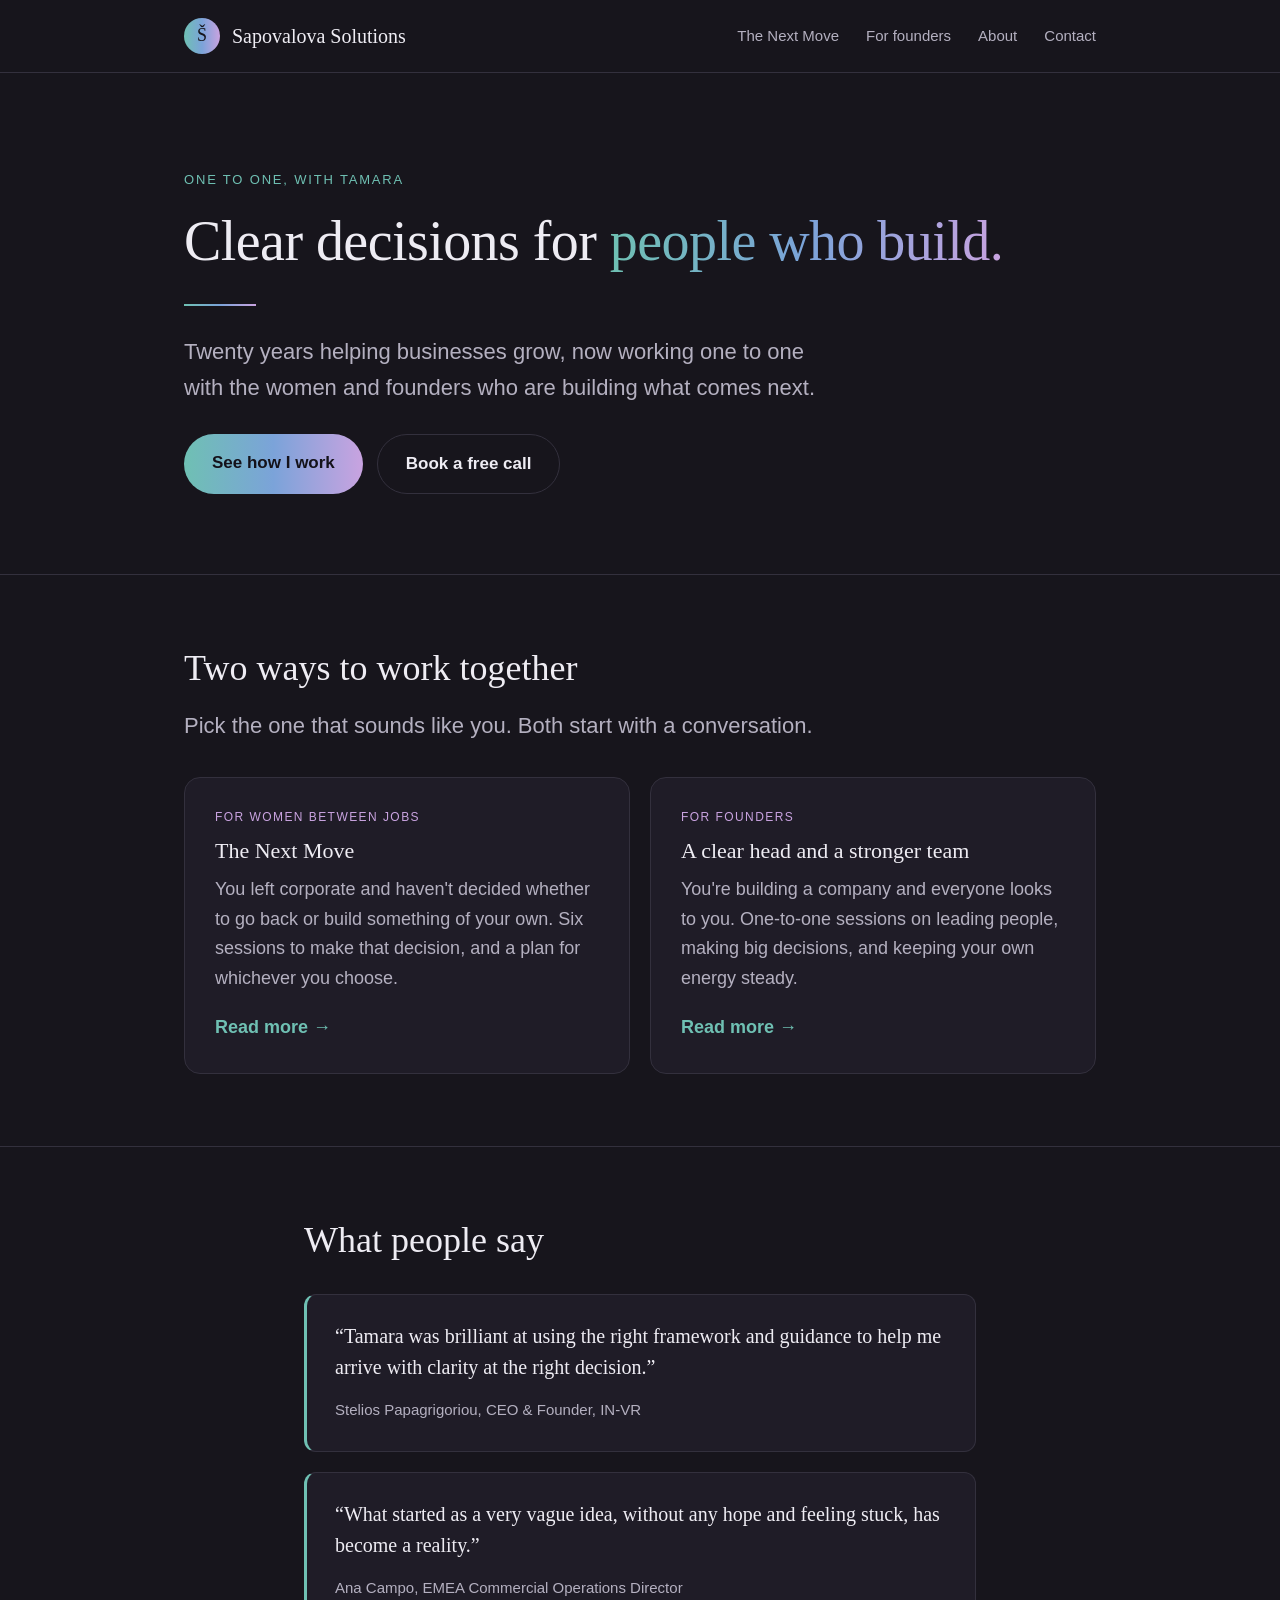
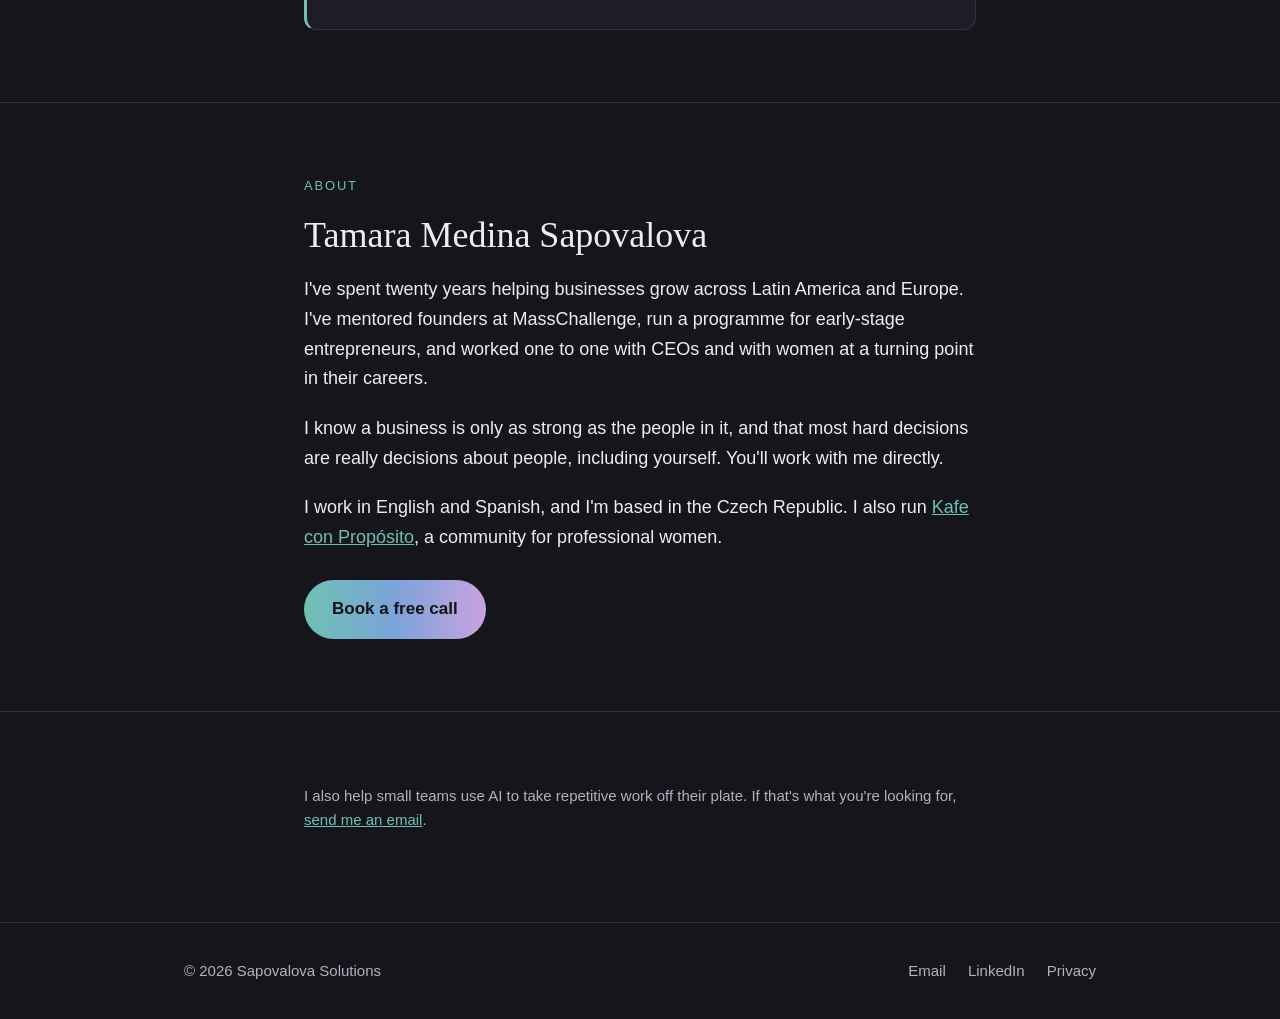
==== index.html @ 48706608 "Restore favicon link and remove 'No juniors' line and translation note Co-Authored-By: Claude Sonnet" ====
<!doctype html>
<html lang="en">
<head>
<meta charset="utf-8">
<meta name="viewport" content="width=device-width, initial-scale=1">
<title>Sapovalova Solutions | Clear decisions for people who build</title>
<meta name="description" content="One-to-one work with Tamara Medina Sapovalova, for women deciding what comes after corporate and for founders building companies and teams.">
<link rel="icon" type="image/png" href="favicon.png">
<link rel="stylesheet" href="style.css">
</head>
<body>

<header class="site">
  <div class="wrap">
    <a class="brand" href="index.html"><span class="mark">Š</span> Sapovalova Solutions</a>
    <nav class="site">
      <a href="coaching.html">The Next Move</a>
      <a href="founders.html">For founders</a>
      <a href="#about">About</a>
      <a href="mailto:tamara@sapovalovasolutions.com">Contact</a>
    </nav>
  </div>
</header>

<main>

<section class="hero">
  <div class="wrap">
    <div class="eyebrow">One to one, with Tamara</div>
    <h1>Clear decisions for <span class="grad-text">people who build.</span></h1>
    <hr class="rule">
    <p class="lede">Twenty years helping businesses grow, now working one to one with the women and founders who are building what comes next.</p>
    <div class="row">
      <a class="btn" href="#work">See how I work</a>
      <a class="btn ghost" href="https://cal.com/tamara-medina/discovery-session">Book a free call</a>
    </div>
  </div>
</section>

<section id="work">
  <div class="wrap">
    <h2>Two ways to work together</h2>
    <p class="lede">Pick the one that sounds like you. Both start with a conversation.</p>
    <div class="cards">
      <div class="card">
        <div class="tag">For women between jobs</div>
        <h3>The Next Move</h3>
        <p>You left corporate and haven't decided whether to go back or build something of your own. Six sessions to make that decision, and a plan for whichever you choose.</p>
        <a class="more" href="coaching.html">Read more →</a>
      </div>
      <div class="card">
        <div class="tag">For founders</div>
        <h3>A clear head and a stronger team</h3>
        <p>You're building a company and everyone looks to you. One-to-one sessions on leading people, making big decisions, and keeping your own energy steady.</p>
        <a class="more" href="founders.html">Read more →</a>
      </div>
    </div>
  </div>
</section>

<section>
  <div class="narrow">
    <h2>What people say</h2>
    <div class="quotes">
      <blockquote>
        <p>“Tamara was brilliant at using the right framework and guidance to help me arrive with clarity at the right decision.”</p>
        <cite>Stelios Papagrigoriou, CEO &amp; Founder, IN-VR</cite>
      </blockquote>
      <blockquote>
        <p>“What started as a very vague idea, without any hope and feeling stuck, has become a reality.”</p>
        <cite>Ana Campo, EMEA Commercial Operations Director</cite>
      </blockquote>
    </div>
  </div>
</section>

<section id="about">
  <div class="narrow">
    <div class="eyebrow">About</div>
    <h2>Tamara Medina Sapovalova</h2>
    <p>I've spent twenty years helping businesses grow across Latin America and Europe. I've mentored founders at MassChallenge, run a programme for early-stage entrepreneurs, and worked one to one with CEOs and with women at a turning point in their careers.</p>
    <p>I know a business is only as strong as the people in it, and that most hard decisions are really decisions about people, including yourself. You'll work with me directly.</p>
    <p>I work in English and Spanish, and I'm based in the Czech Republic. I also run <a href="https://kafeconproposito.com/en/">Kafe con Propósito</a>, a community for professional women.</p>
    <div class="row">
      <a class="btn" href="https://cal.com/tamara-medina/discovery-session">Book a free call</a>
    </div>
  </div>
</section>

<section>
  <div class="narrow">
    <p class="small">I also help small teams use AI to take repetitive work off their plate. If that's what you're looking for, <a href="mailto:tamara@sapovalovasolutions.com?subject=AI%20help">send me an email</a>.</p>
  </div>
</section>

</main>

<footer class="site">
  <div class="wrap">
    <div>© 2026 Sapovalova Solutions</div>
    <div>
      <a href="mailto:tamara@sapovalovasolutions.com">Email</a>
      <a href="https://www.linkedin.com/in/tamaramedinasapovalova/">LinkedIn</a>
      <a href="privacy.html">Privacy</a>
    </div>
  </div>
</footer>

</body>
</html>
---- style.css ----
:root{
  --bg:#17151c;
  --bg2:#1f1c27;
  --text:#eeecf3;
  --muted:#b4b0c0;
  --line:#33303d;
  --teal:#6fc0b3;
  --blue:#7ba3d9;
  --lilac:#c9a3e0;
  --grad:linear-gradient(90deg,#6fc0b3,#7ba3d9,#c9a3e0);
  --serif:"Iowan Old Style","Palatino Linotype",Palatino,Georgia,serif;
  --sans:-apple-system,BlinkMacSystemFont,"Segoe UI",Roboto,Helvetica,Arial,sans-serif;
}
*{box-sizing:border-box}
html{scroll-behavior:smooth}
body{margin:0;background:var(--bg);color:var(--text);font-family:var(--sans);font-size:18px;line-height:1.65;-webkit-font-smoothing:antialiased}
a{color:var(--teal)}
.wrap{max-width:960px;margin:0 auto;padding:0 24px}
.narrow{max-width:720px;margin:0 auto;padding:0 24px}

/* header */
header.site{border-bottom:1px solid var(--line)}
header.site .wrap{display:flex;align-items:center;justify-content:space-between;gap:16px;padding-top:18px;padding-bottom:18px;flex-wrap:wrap}
.brand{display:flex;align-items:center;gap:12px;text-decoration:none;color:var(--text);font-family:var(--serif);font-size:20px}
.mark{width:36px;height:36px;border-radius:50%;display:grid;place-items:center;font-family:var(--serif);font-size:18px;color:var(--bg);background:var(--grad)}
nav.site a{color:var(--muted);text-decoration:none;font-size:15px;margin-left:22px}
nav.site a:hover{color:var(--text)}

/* type */
h1,h2,h3{font-family:var(--serif);font-weight:500;line-height:1.2;margin:0 0 .5em}
h1{font-size:clamp(34px,6vw,56px);letter-spacing:-.01em}
h2{font-size:clamp(26px,4vw,36px)}
h3{font-size:22px}
p{margin:0 0 1.1em}
.eyebrow{font-size:13px;letter-spacing:.14em;text-transform:uppercase;color:var(--teal);margin-bottom:18px}
.lede{font-size:clamp(19px,2.4vw,22px);color:var(--muted);max-width:640px}
.grad-text{background:var(--grad);-webkit-background-clip:text;background-clip:text;color:transparent}
.rule{height:2px;width:72px;background:var(--grad);border:0;margin:0 0 28px}

section{padding:72px 0;border-bottom:1px solid var(--line)}
section.hero{padding:96px 0 80px}
section:last-of-type{border-bottom:0}

/* buttons */
.btn{display:inline-block;padding:15px 28px;border-radius:999px;background:var(--grad);color:#14121a;font-weight:600;text-decoration:none;font-size:17px}
.btn:hover{filter:brightness(1.08)}
.btn.ghost{background:transparent;color:var(--text);border:1px solid var(--line)}
.btn.ghost:hover{border-color:var(--teal)}
.row{display:flex;gap:14px;flex-wrap:wrap;margin-top:28px}

/* cards */
.cards{display:grid;grid-template-columns:repeat(auto-fit,minmax(280px,1fr));gap:20px;margin-top:32px}
.card{background:var(--bg2);border:1px solid var(--line);border-radius:16px;padding:30px}
.card .tag{font-size:12px;letter-spacing:.12em;text-transform:uppercase;color:var(--lilac);margin-bottom:10px}
.card p{color:var(--muted)}
.card a.more{color:var(--teal);text-decoration:none;font-weight:600}

ul.plain{list-style:none;padding:0;margin:0 0 1.2em}
ul.plain li{padding:10px 0 10px 28px;position:relative;border-bottom:1px solid var(--line)}
ul.plain li:last-child{border-bottom:0}
ul.plain li::before{content:"";position:absolute;left:0;top:20px;width:12px;height:2px;background:var(--grad)}

.steps{display:grid;gap:18px;margin-top:28px}
.step{display:grid;grid-template-columns:auto 1fr;gap:20px;align-items:start;padding:22px 0;border-top:1px solid var(--line)}
.step .n{font-family:var(--serif);font-size:15px;color:var(--teal);min-width:150px}
.step h3{margin-bottom:.25em;font-size:20px}
.step p{margin:0;color:var(--muted)}
@media(max-width:600px){.step{grid-template-columns:1fr;gap:6px}.step .n{min-width:0}}

blockquote{margin:0;padding:26px 28px;background:var(--bg2);border:1px solid var(--line);border-left:3px solid var(--teal);border-radius:12px}
blockquote p{font-family:var(--serif);font-size:20px;line-height:1.55;margin-bottom:12px}
blockquote cite{font-style:normal;font-size:15px;color:var(--muted)}
.quotes{display:grid;gap:20px;margin-top:32px}

.price{font-family:var(--serif);font-size:24px;margin:26px 0 0}
.small{font-size:15px;color:var(--muted)}

footer.site{padding:36px 0;border-top:1px solid var(--line);color:var(--muted);font-size:15px}
footer.site .wrap{display:flex;justify-content:space-between;gap:16px;flex-wrap:wrap}
footer.site a{color:var(--muted);margin-left:18px;text-decoration:none}
footer.site a:first-child{margin-left:0}
footer.site a:hover{color:var(--text)}
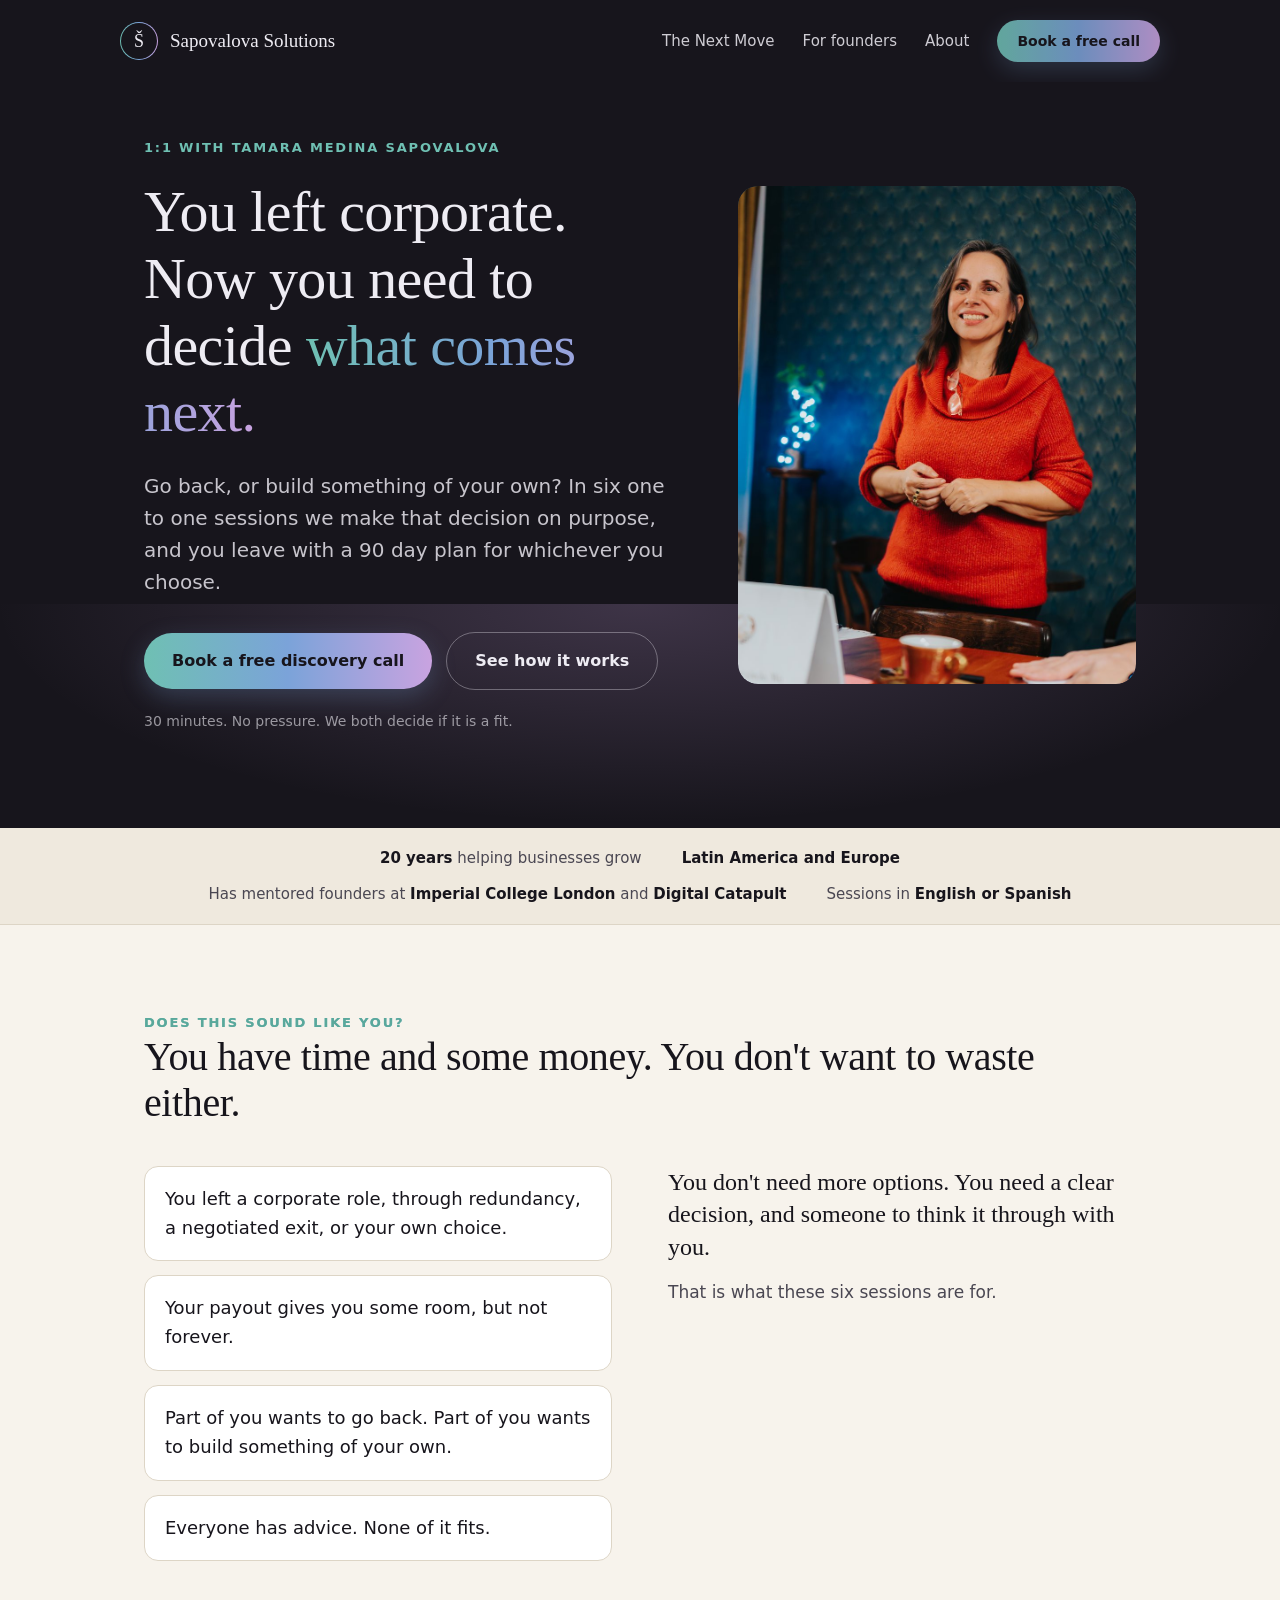
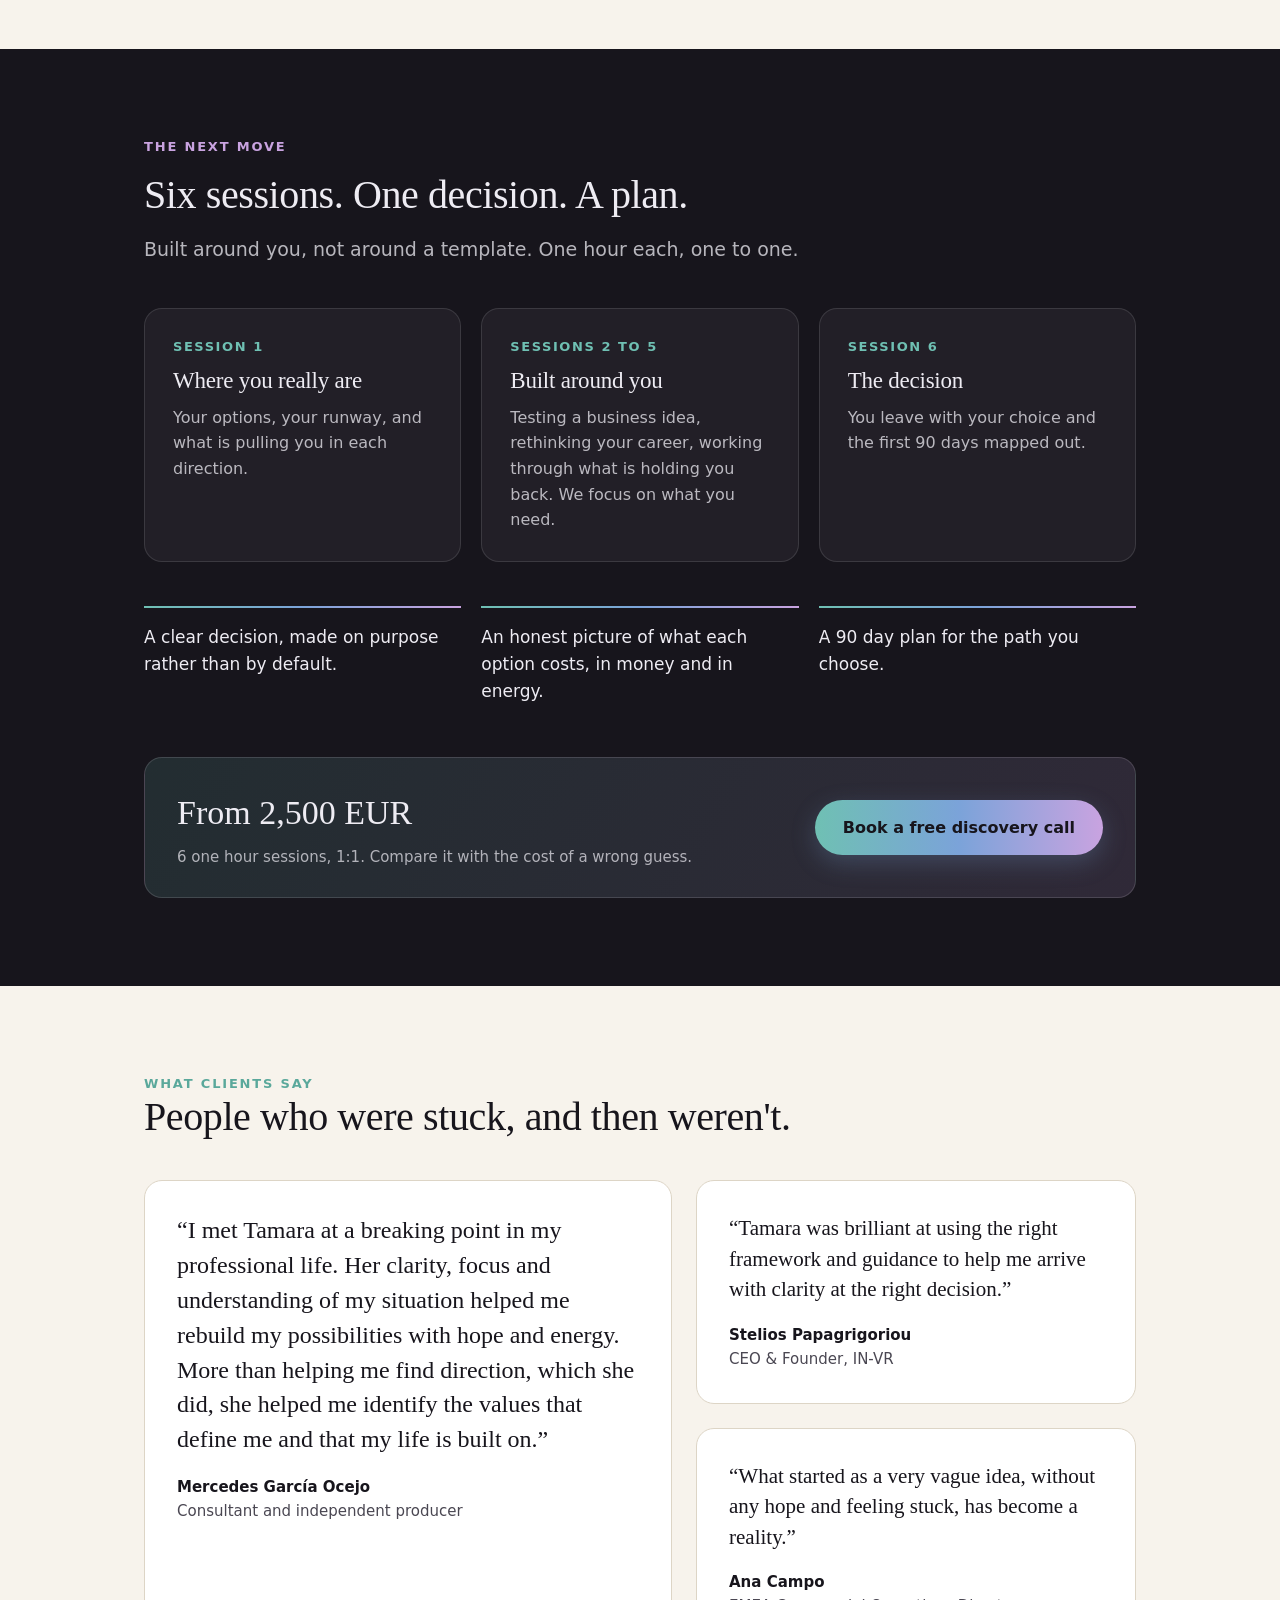
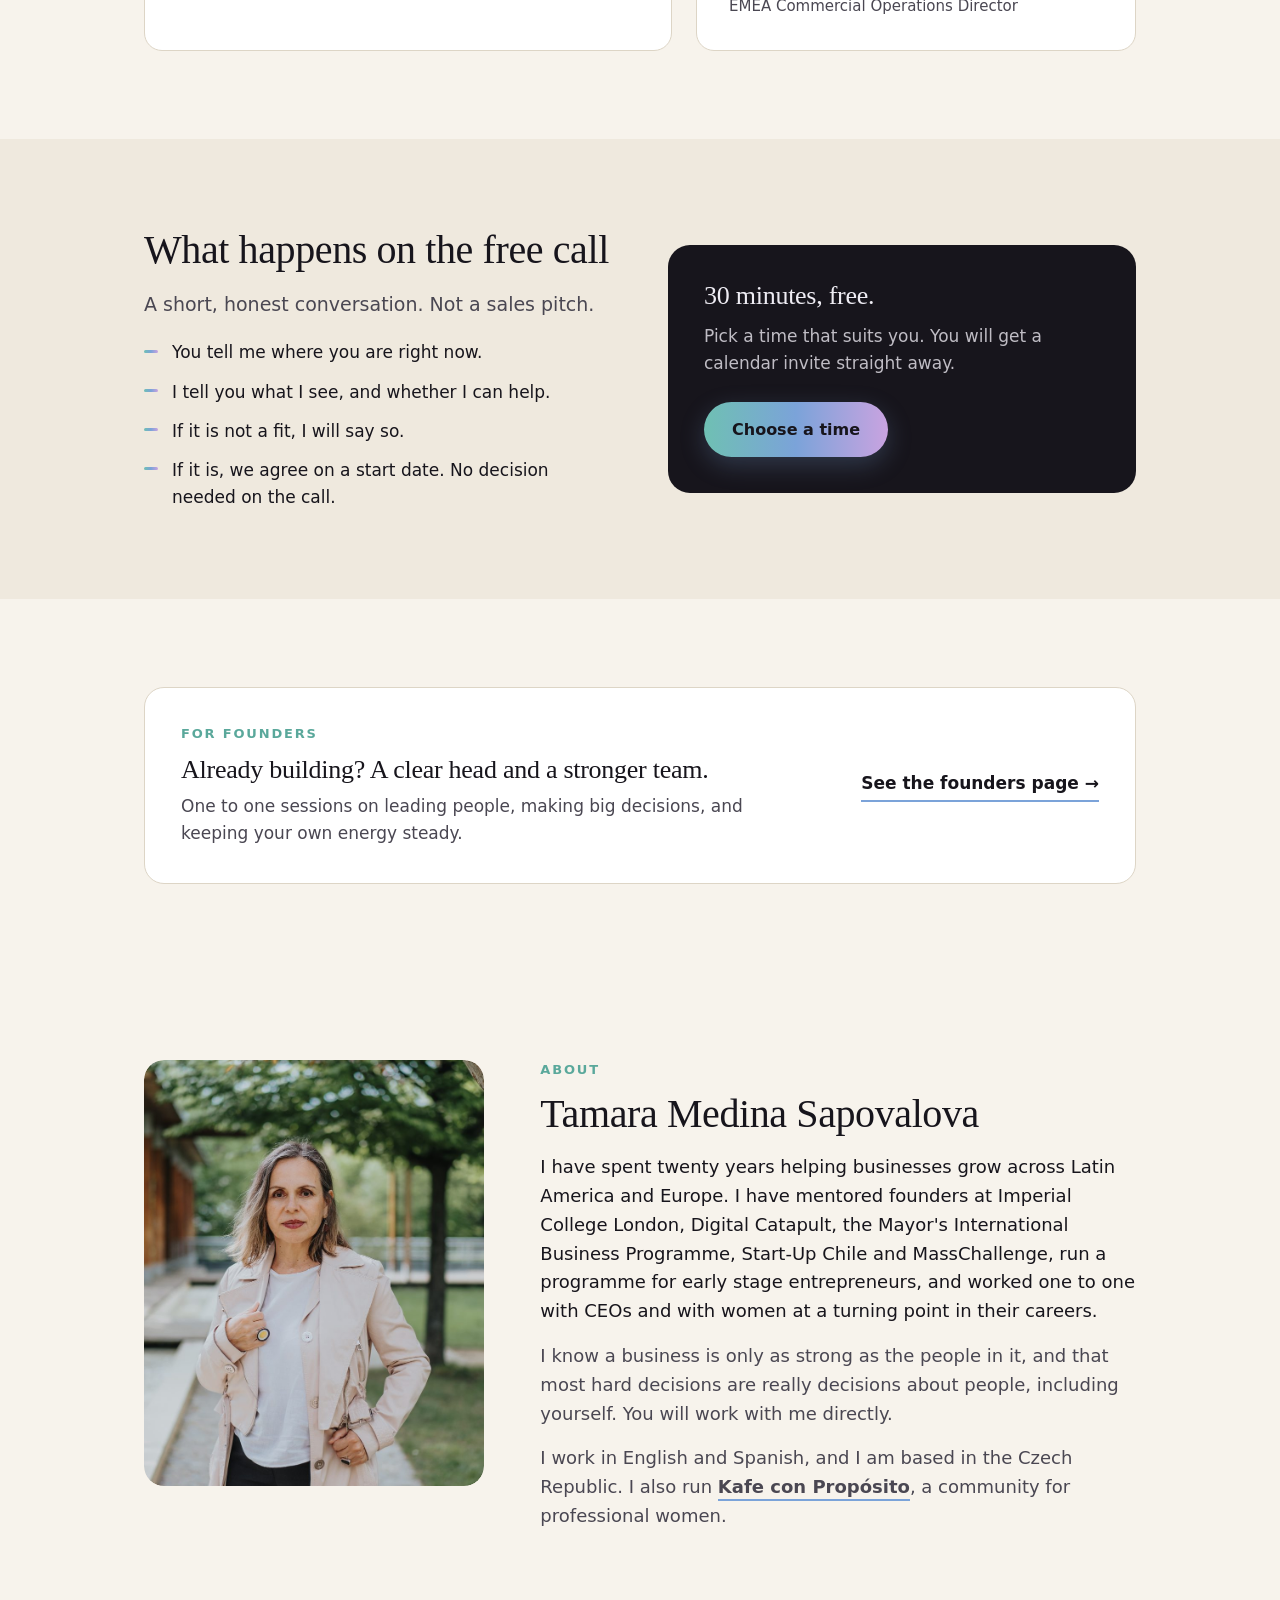
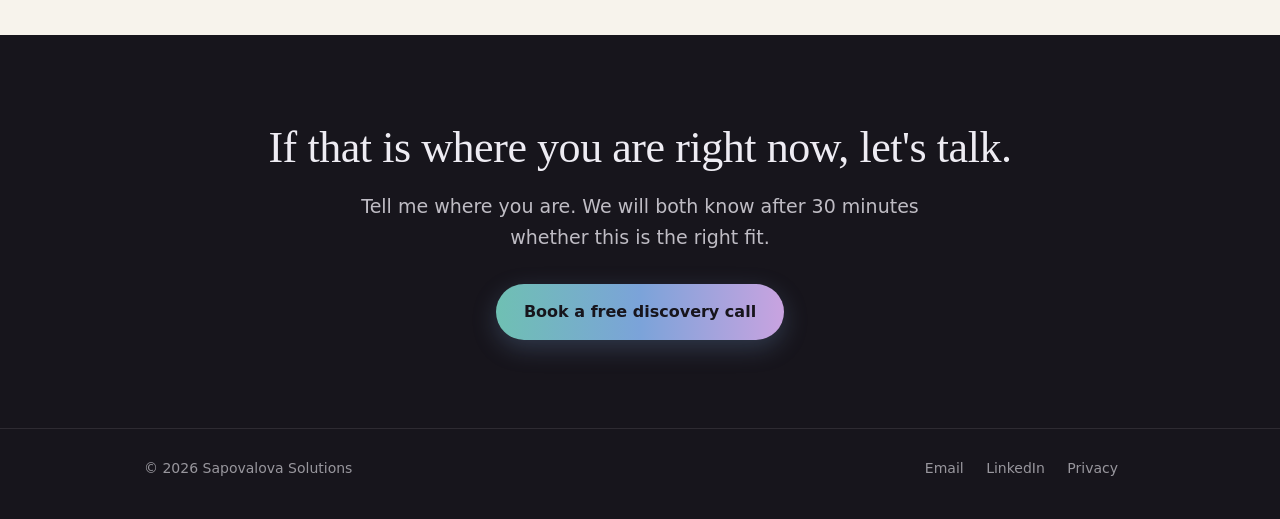
==== commit de9aacb7: "Use updated homepage and coaching redirect Co-Authored-By: Claude Sonnet 5 <noreply@anthropic.com>" ====
--- a/index.html
+++ b/index.html
@@ -3,108 +3,353 @@
 <head>
 <meta charset="utf-8">
 <meta name="viewport" content="width=device-width, initial-scale=1">
-<title>Sapovalova Solutions | Clear decisions for people who build</title>
-<meta name="description" content="One-to-one work with Tamara Medina Sapovalova, for women deciding what comes after corporate and for founders building companies and teams.">
+<title>Sapovalova Solutions | Left corporate? Decide what's next.</title>
 <link rel="icon" type="image/png" href="favicon.png">
-<link rel="stylesheet" href="style.css">
+
+<meta name="description" content="One to one work with Tamara Medina Sapovalova. Six sessions to decide whether to go back to corporate or build your own thing, and a 90 day plan for whichever you choose.">
+<style>
+  :root{
+    --ink:#17151c;
+    --ink-soft:#4a4752;
+    --paper:#f7f3ec;
+    --paper-2:#efe9de;
+    --line:#ddd5c6;
+    --white:#eeecf3;
+    --teal:#6fc0b3;
+    --blue:#7ba3d9;
+    --lilac:#c9a3e0;
+    --grad:linear-gradient(90deg,#6fc0b3,#7ba3d9,#c9a3e0);
+    --serif:"Iowan Old Style","Palatino Linotype",Palatino,Georgia,serif;
+    --sans:system-ui,-apple-system,"Segoe UI",Roboto,Helvetica,Arial,sans-serif;
+  }
+  *{box-sizing:border-box;margin:0;padding:0}
+  html{scroll-behavior:smooth}
+  body{font-family:var(--sans);color:var(--ink);background:var(--paper);line-height:1.6;font-size:17px;-webkit-font-smoothing:antialiased}
+  a{color:inherit}
+  .wrap{max-width:1040px;margin:0 auto;padding:0 24px}
+  h1,h2,h3{font-family:var(--serif);font-weight:500;line-height:1.15;letter-spacing:-.01em}
+  .eyebrow{font-size:13px;letter-spacing:.14em;text-transform:uppercase;font-weight:600}
+  .grad-text{background:var(--grad);-webkit-background-clip:text;background-clip:text;color:transparent}
+
+  /* buttons */
+  .btn{display:inline-block;padding:15px 28px;border-radius:999px;text-decoration:none;font-weight:600;font-size:16px;transition:transform .15s ease, box-shadow .15s ease}
+  .btn:hover{transform:translateY(-2px)}
+  .btn-primary{background:var(--grad);color:var(--ink);box-shadow:0 8px 24px rgba(123,163,217,.25)}
+  .btn-ghost{border:1px solid rgba(238,236,243,.35);color:var(--white)}
+  .btn-dark{background:var(--ink);color:var(--white)}
+  .btn:focus-visible,a:focus-visible{outline:3px solid var(--blue);outline-offset:3px}
+
+  /* nav */
+  header.top{background:var(--ink);color:var(--white)}
+  .nav{display:flex;align-items:center;justify-content:space-between;padding:20px 0}
+  .brand{display:flex;align-items:center;gap:12px;text-decoration:none;font-family:var(--serif);font-size:19px}
+  .mono{width:38px;height:38px;border-radius:50%;display:grid;place-items:center;background:var(--ink);border:1.5px solid transparent;background-image:linear-gradient(var(--ink),var(--ink)),var(--grad);background-origin:border-box;background-clip:padding-box,border-box;font-family:var(--serif);font-size:18px}
+  .nav ul{display:flex;gap:28px;list-style:none;align-items:center;font-size:15px}
+  .nav ul a{text-decoration:none;opacity:.85}
+  .nav ul a:hover{opacity:1}
+  .nav .btn{padding:10px 20px;font-size:14px}
+
+  /* hero */
+  .hero{background:var(--ink);color:var(--white);padding:56px 0 96px;position:relative;overflow:hidden}
+  .hero::before{content:"";position:absolute;inset:auto -10% -40% -10%;height:70%;background:radial-gradient(60% 60% at 50% 0%,rgba(201,163,224,.22),transparent 70%);pointer-events:none}
+  .hero .grid{display:grid;grid-template-columns:1.35fr 1fr;gap:56px;align-items:center;position:relative}
+  .hero .eyebrow{color:var(--teal);margin-bottom:20px}
+  .hero h1{font-size:clamp(36px,5.2vw,58px);margin-bottom:24px}
+  .hero p.lead{font-size:20px;color:rgba(238,236,243,.82);max-width:34em;margin-bottom:34px}
+  .hero .actions{display:flex;flex-wrap:wrap;gap:14px;align-items:center}
+  .hero .reassure{margin-top:20px;font-size:14px;color:rgba(238,236,243,.6)}
+  .portrait{aspect-ratio:4/5;border-radius:20px;background:linear-gradient(160deg,rgba(111,192,179,.25),rgba(201,163,224,.25));overflow:hidden}
+
+  .portrait img{width:100%;height:100%;object-fit:cover;display:block;border-radius:20px}
+
+  /* trust bar */
+  .trust{background:var(--paper-2);border-bottom:1px solid var(--line)}
+  .trust .wrap{display:flex;flex-wrap:wrap;gap:12px 40px;justify-content:center;padding:18px 24px;font-size:15px;color:var(--ink-soft)}
+  .trust strong{color:var(--ink)}
+
+  section{padding:88px 0}
+  section h2{font-size:clamp(28px,3.6vw,40px);margin-bottom:16px}
+  .sub{color:var(--ink-soft);font-size:19px;max-width:36em}
+
+  /* mirror */
+  .mirror .cols{display:grid;grid-template-columns:1fr 1fr;gap:56px;margin-top:40px;align-items:start}
+  .mirror ul{list-style:none;display:grid;gap:14px}
+  .mirror li{padding:18px 20px;background:#fff;border:1px solid var(--line);border-radius:14px;font-size:18px}
+  .mirror .after{font-family:var(--serif);font-size:24px;line-height:1.35}
+  .mirror .after span{display:block;margin-top:18px;font-family:var(--sans);font-size:17px;color:var(--ink-soft)}
+
+  /* offer */
+  .offer{background:var(--ink);color:var(--white)}
+  .offer .eyebrow{color:var(--lilac);margin-bottom:14px}
+  .offer .sub{color:rgba(238,236,243,.75)}
+  .steps{display:grid;grid-template-columns:repeat(3,1fr);gap:20px;margin-top:44px}
+  .step{padding:28px;border-radius:18px;background:rgba(238,236,243,.05);border:1px solid rgba(238,236,243,.12)}
+  .step .n{font-size:13px;letter-spacing:.12em;text-transform:uppercase;color:var(--teal);margin-bottom:10px;font-weight:600}
+  .step h3{font-size:23px;margin-bottom:10px}
+  .step p{color:rgba(238,236,243,.75);font-size:16px}
+  .leave{margin-top:44px;display:grid;grid-template-columns:repeat(3,1fr);gap:20px}
+  .leave div{padding-top:16px;border-top:2px solid transparent;border-image:var(--grad) 1;font-size:17px}
+  .pricebox{margin-top:52px;display:flex;flex-wrap:wrap;gap:24px;align-items:center;justify-content:space-between;padding:28px 32px;border-radius:18px;background:linear-gradient(120deg,rgba(111,192,179,.14),rgba(201,163,224,.14));border:1px solid rgba(238,236,243,.15)}
+  .pricebox .p{font-family:var(--serif);font-size:34px}
+  .pricebox small{display:block;font-family:var(--sans);font-size:15px;color:rgba(238,236,243,.7);margin-top:4px}
+
+  /* proof */
+  .quotes{display:grid;grid-template-columns:1.2fr 1fr;gap:24px;margin-top:40px}
+  .quote{background:#fff;border:1px solid var(--line);border-radius:18px;padding:32px}
+  .quote.big{grid-row:span 2}
+  .quote blockquote{font-family:var(--serif);font-size:21px;line-height:1.45}
+  .quote.big blockquote{font-size:24px}
+  .quote cite{display:block;margin-top:18px;font-style:normal;font-size:15px;color:var(--ink-soft)}
+  .quote cite strong{color:var(--ink)}
+
+  /* process of call */
+  .call{background:var(--paper-2)}
+  .call .cols{display:grid;grid-template-columns:1fr 1fr;gap:56px;align-items:center}
+  .call ul{list-style:none;display:grid;gap:12px;margin-top:20px}
+  .call li{padding-left:28px;position:relative}
+  .call li::before{content:"";position:absolute;left:0;top:.6em;width:14px;height:3px;border-radius:2px;background:var(--grad)}
+  .callcard{background:var(--ink);color:var(--white);border-radius:22px;padding:36px}
+  .callcard h3{font-size:26px;margin-bottom:12px}
+  .callcard p{color:rgba(238,236,243,.78);margin-bottom:24px}
+
+  /* founders */
+  .founders .box{display:flex;flex-wrap:wrap;gap:24px;justify-content:space-between;align-items:center;border:1px solid var(--line);border-radius:20px;padding:36px;background:#fff}
+  .founders h3{font-size:26px;margin-bottom:8px}
+  .founders p{color:var(--ink-soft);max-width:34em}
+  .link{font-weight:600;text-decoration:none;border-bottom:2px solid var(--blue);padding-bottom:2px}
+
+  /* about */
+  .about .cols{display:grid;grid-template-columns:.8fr 1.4fr;gap:56px;align-items:start}
+  .about .portrait{background:var(--paper-2)}
+  .about p{margin-bottom:16px;color:var(--ink-soft);font-size:18px}
+  .about p:first-of-type{color:var(--ink)}
+
+  /* final */
+  .final{background:var(--ink);color:var(--white);text-align:center}
+  .final h2{font-size:clamp(30px,4vw,44px);max-width:18em;margin:0 auto 18px}
+  .final p{color:rgba(238,236,243,.78);max-width:32em;margin:0 auto 32px;font-size:19px}
+
+  footer{background:var(--ink);color:rgba(238,236,243,.6);padding:28px 0 40px;font-size:14px;border-top:1px solid rgba(238,236,243,.1)}
+  footer .wrap{display:flex;flex-wrap:wrap;gap:12px 28px;justify-content:space-between}
+  footer a{text-decoration:none;margin-right:18px}
+  footer a:hover{color:var(--white)}
+
+  /* sticky mobile CTA */
+  .sticky{display:none}
+
+  @media (max-width:860px){
+    body{font-size:16px}
+    section{padding:64px 0}
+    .nav ul li:not(:last-child){display:none}
+    .hero{padding:32px 0 64px}
+    .hero .grid,.mirror .cols,.call .cols,.about .cols,.quotes{grid-template-columns:1fr}
+    .hero .portrait{display:none}
+    .steps,.leave{grid-template-columns:1fr}
+    .quote.big{grid-row:auto}
+    .sticky{display:block;position:fixed;left:0;right:0;bottom:0;z-index:10;padding:12px 16px;background:rgba(23,21,28,.96);border-top:1px solid rgba(238,236,243,.12)}
+    .sticky .btn{display:block;text-align:center;padding:14px}
+    footer{padding-bottom:90px}
+  }
+  @media (prefers-reduced-motion:reduce){html{scroll-behavior:auto}.btn{transition:none}}
+</style>
 </head>
 <body>
 
-<header class="site">
-  <div class="wrap">
-    <a class="brand" href="index.html"><span class="mark">Š</span> Sapovalova Solutions</a>
-    <nav class="site">
-      <a href="coaching.html">The Next Move</a>
-      <a href="founders.html">For founders</a>
-      <a href="#about">About</a>
-      <a href="mailto:tamara@sapovalovasolutions.com">Contact</a>
-    </nav>
+<header class="top">
+  <div class="wrap nav">
+    <a class="brand" href="#"><span class="mono" aria-hidden="true">Š</span>Sapovalova Solutions</a>
+    <ul>
+      <li><a href="#the-next-move">The Next Move</a></li>
+      <li><a href="#founders">For founders</a></li>
+      <li><a href="#about">About</a></li>
+      <li><a class="btn btn-primary" href="https://cal.com/tamara-medina/30min">Book a free call</a></li>
+    </ul>
   </div>
 </header>
 
-<main>
-
-<section class="hero">
-  <div class="wrap">
-    <div class="eyebrow">One to one, with Tamara</div>
-    <h1>Clear decisions for <span class="grad-text">people who build.</span></h1>
-    <hr class="rule">
-    <p class="lede">Twenty years helping businesses grow, now working one to one with the women and founders who are building what comes next.</p>
-    <div class="row">
-      <a class="btn" href="#work">See how I work</a>
-      <a class="btn ghost" href="https://cal.com/tamara-medina/discovery-session">Book a free call</a>
-    </div>
-  </div>
-</section>
-
-<section id="work">
-  <div class="wrap">
-    <h2>Two ways to work together</h2>
-    <p class="lede">Pick the one that sounds like you. Both start with a conversation.</p>
-    <div class="cards">
-      <div class="card">
-        <div class="tag">For women between jobs</div>
-        <h3>The Next Move</h3>
-        <p>You left corporate and haven't decided whether to go back or build something of your own. Six sessions to make that decision, and a plan for whichever you choose.</p>
-        <a class="more" href="coaching.html">Read more →</a>
-      </div>
-      <div class="card">
-        <div class="tag">For founders</div>
-        <h3>A clear head and a stronger team</h3>
-        <p>You're building a company and everyone looks to you. One-to-one sessions on leading people, making big decisions, and keeping your own energy steady.</p>
-        <a class="more" href="founders.html">Read more →</a>
-      </div>
-    </div>
-  </div>
-</section>
-
-<section>
-  <div class="narrow">
-    <h2>What people say</h2>
+<!-- HERO -->
+<div class="hero">
+  <div class="wrap grid">
+    <div>
+      <div class="eyebrow">1:1 with Tamara Medina Sapovalova</div>
+      <h1>You left corporate. Now you need to decide <span class="grad-text">what comes next.</span></h1>
+      <p class="lead">Go back, or build something of your own? In six one to one sessions we make that decision on purpose, and you leave with a 90 day plan for whichever you choose.</p>
+      <div class="actions">
+        <a class="btn btn-primary" href="https://cal.com/tamara-medina/30min">Book a free discovery call</a>
+        <a class="btn btn-ghost" href="#the-next-move">See how it works</a>
+      </div>
+      <p class="reassure">30 minutes. No pressure. We both decide if it is a fit.</p>
+    </div>
+    <div class="portrait">
+      <img src="tamara-hero.jpg" width="900" height="1350" alt="Tamara Medina Sapovalova smiling, standing in a coaching session" style="object-position:50% 18%">
+    </div>
+  </div>
+</div>
+
+<div class="trust">
+  <div class="wrap">
+    <span><strong>20 years</strong> helping businesses grow</span>
+    <span><strong>Latin America and Europe</strong></span>
+    <span>Has mentored founders at <strong>Imperial College London</strong> and <strong>Digital Catapult</strong></span>
+    <span>Sessions in <strong>English or Spanish</strong></span>
+  </div>
+</div>
+
+<!-- MIRROR -->
+<section class="mirror" id="does-this-sound-like-you">
+  <div class="wrap">
+    <div class="eyebrow grad-text" style="color:#5aa89b">Does this sound like you?</div>
+    <h2>You have time and some money. You don't want to waste either.</h2>
+    <div class="cols">
+      <ul>
+        <li>You left a corporate role, through redundancy, a negotiated exit, or your own choice.</li>
+        <li>Your payout gives you some room, but not forever.</li>
+        <li>Part of you wants to go back. Part of you wants to build something of your own.</li>
+        <li>Everyone has advice. None of it fits.</li>
+      </ul>
+      <div class="after">
+        You don't need more options. You need a clear decision, and someone to think it through with you.
+        <span>That is what these six sessions are for.</span>
+      </div>
+    </div>
+  </div>
+</section>
+
+<!-- OFFER -->
+<section class="offer" id="the-next-move">
+  <div class="wrap">
+    <div class="eyebrow">The Next Move</div>
+    <h2>Six sessions. One decision. A plan.</h2>
+    <p class="sub">Built around you, not around a template. One hour each, one to one.</p>
+
+    <div class="steps">
+      <div class="step">
+        <div class="n">Session 1</div>
+        <h3>Where you really are</h3>
+        <p>Your options, your runway, and what is pulling you in each direction.</p>
+      </div>
+      <div class="step">
+        <div class="n">Sessions 2 to 5</div>
+        <h3>Built around you</h3>
+        <p>Testing a business idea, rethinking your career, working through what is holding you back. We focus on what you need.</p>
+      </div>
+      <div class="step">
+        <div class="n">Session 6</div>
+        <h3>The decision</h3>
+        <p>You leave with your choice and the first 90 days mapped out.</p>
+      </div>
+    </div>
+
+    <div class="leave">
+      <div>A clear decision, made on purpose rather than by default.</div>
+      <div>An honest picture of what each option costs, in money and in energy.</div>
+      <div>A 90 day plan for the path you choose.</div>
+    </div>
+
+    <div class="pricebox">
+      <div>
+        <div class="p">From 2,500 EUR</div>
+        <small>6 one hour sessions, 1:1. Compare it with the cost of a wrong guess.</small>
+      </div>
+      <a class="btn btn-primary" href="https://cal.com/tamara-medina/30min">Book a free discovery call</a>
+    </div>
+  </div>
+</section>
+
+<!-- PROOF -->
+<section id="proof">
+  <div class="wrap">
+    <div class="eyebrow" style="color:#5aa89b">What clients say</div>
+    <h2>People who were stuck, and then weren't.</h2>
     <div class="quotes">
-      <blockquote>
-        <p>“Tamara was brilliant at using the right framework and guidance to help me arrive with clarity at the right decision.”</p>
-        <cite>Stelios Papagrigoriou, CEO &amp; Founder, IN-VR</cite>
-      </blockquote>
-      <blockquote>
-        <p>“What started as a very vague idea, without any hope and feeling stuck, has become a reality.”</p>
-        <cite>Ana Campo, EMEA Commercial Operations Director</cite>
-      </blockquote>
-    </div>
-  </div>
-</section>
-
-<section id="about">
-  <div class="narrow">
-    <div class="eyebrow">About</div>
-    <h2>Tamara Medina Sapovalova</h2>
-    <p>I've spent twenty years helping businesses grow across Latin America and Europe. I've mentored founders at MassChallenge, run a programme for early-stage entrepreneurs, and worked one to one with CEOs and with women at a turning point in their careers.</p>
-    <p>I know a business is only as strong as the people in it, and that most hard decisions are really decisions about people, including yourself. You'll work with me directly.</p>
-    <p>I work in English and Spanish, and I'm based in the Czech Republic. I also run <a href="https://kafeconproposito.com/en/">Kafe con Propósito</a>, a community for professional women.</p>
-    <div class="row">
-      <a class="btn" href="https://cal.com/tamara-medina/discovery-session">Book a free call</a>
-    </div>
-  </div>
-</section>
-
-<section>
-  <div class="narrow">
-    <p class="small">I also help small teams use AI to take repetitive work off their plate. If that's what you're looking for, <a href="mailto:tamara@sapovalovasolutions.com?subject=AI%20help">send me an email</a>.</p>
-  </div>
-</section>
-
-</main>
-
-<footer class="site">
+      <figure class="quote big">
+        <blockquote>“I met Tamara at a breaking point in my professional life. Her clarity, focus and understanding of my situation helped me rebuild my possibilities with hope and energy. More than helping me find direction, which she did, she helped me identify the values that define me and that my life is built on.”</blockquote>
+        <cite><strong>Mercedes García Ocejo</strong><br>Consultant and independent producer</cite>
+      </figure>
+      <figure class="quote">
+        <blockquote>“Tamara was brilliant at using the right framework and guidance to help me arrive with clarity at the right decision.”</blockquote>
+        <cite><strong>Stelios Papagrigoriou</strong><br>CEO &amp; Founder, IN-VR</cite>
+      </figure>
+      <figure class="quote">
+        <blockquote>“What started as a very vague idea, without any hope and feeling stuck, has become a reality.”</blockquote>
+        <cite><strong>Ana Campo</strong><br>EMEA Commercial Operations Director</cite>
+      </figure>
+    </div>
+  </div>
+</section>
+
+<!-- DISCOVERY CALL -->
+<section class="call">
+  <div class="wrap cols">
+    <div>
+      <h2>What happens on the free call</h2>
+      <p class="sub">A short, honest conversation. Not a sales pitch.</p>
+      <ul>
+        <li>You tell me where you are right now.</li>
+        <li>I tell you what I see, and whether I can help.</li>
+        <li>If it is not a fit, I will say so.</li>
+        <li>If it is, we agree on a start date. No decision needed on the call.</li>
+      </ul>
+    </div>
+    <div class="callcard">
+      <h3>30 minutes, free.</h3>
+      <p>Pick a time that suits you. You will get a calendar invite straight away.</p>
+      <a class="btn btn-primary" href="https://cal.com/tamara-medina/30min">Choose a time</a>
+    </div>
+  </div>
+</section>
+
+<!-- FOUNDERS -->
+<section class="founders" id="founders">
+  <div class="wrap">
+    <div class="box">
+      <div>
+        <div class="eyebrow" style="color:#5aa89b;margin-bottom:10px">For founders</div>
+        <h3>Already building? A clear head and a stronger team.</h3>
+        <p>One to one sessions on leading people, making big decisions, and keeping your own energy steady.</p>
+      </div>
+      <a class="link" href="https://sapovalovasolutions.com/founders.html">See the founders page →</a>
+    </div>
+  </div>
+</section>
+
+<!-- ABOUT -->
+<section class="about" id="about">
+  <div class="wrap cols">
+    <div class="portrait">
+      <img src="tamara-about.jpg" width="800" height="1200" alt="Portrait of Tamara Medina Sapovalova in a beige coat, outdoors" loading="lazy" style="object-position:50% 25%">
+    </div>
+    <div>
+      <div class="eyebrow" style="color:#5aa89b;margin-bottom:10px">About</div>
+      <h2>Tamara Medina Sapovalova</h2>
+      <p>I have spent twenty years helping businesses grow across Latin America and Europe. I have mentored founders at Imperial College London, Digital Catapult, the Mayor's International Business Programme, Start-Up Chile and MassChallenge, run a programme for early stage entrepreneurs, and worked one to one with CEOs and with women at a turning point in their careers.</p>
+      <p>I know a business is only as strong as the people in it, and that most hard decisions are really decisions about people, including yourself. You will work with me directly.</p>
+      <p>I work in English and Spanish, and I am based in the Czech Republic. I also run <a class="link" href="https://kafeconproposito.com/en/">Kafe con Propósito</a>, a community for professional women.</p>
+    </div>
+  </div>
+</section>
+
+<!-- FINAL CTA -->
+<section class="final">
+  <div class="wrap">
+    <h2>If that is where you are right now, let's talk.</h2>
+    <p>Tell me where you are. We will both know after 30 minutes whether this is the right fit.</p>
+    <a class="btn btn-primary" href="https://cal.com/tamara-medina/30min">Book a free discovery call</a>
+  </div>
+</section>
+
+<footer>
   <div class="wrap">
     <div>© 2026 Sapovalova Solutions</div>
     <div>
       <a href="mailto:tamara@sapovalovasolutions.com">Email</a>
       <a href="https://www.linkedin.com/in/tamaramedinasapovalova/">LinkedIn</a>
-      <a href="privacy.html">Privacy</a>
+      <a href="https://sapovalovasolutions.com/privacy.html">Privacy</a>
     </div>
   </div>
 </footer>
+
+<div class="sticky"><a class="btn btn-primary" href="https://cal.com/tamara-medina/30min">Book a free discovery call</a></div>
 
 </body>
 </html>
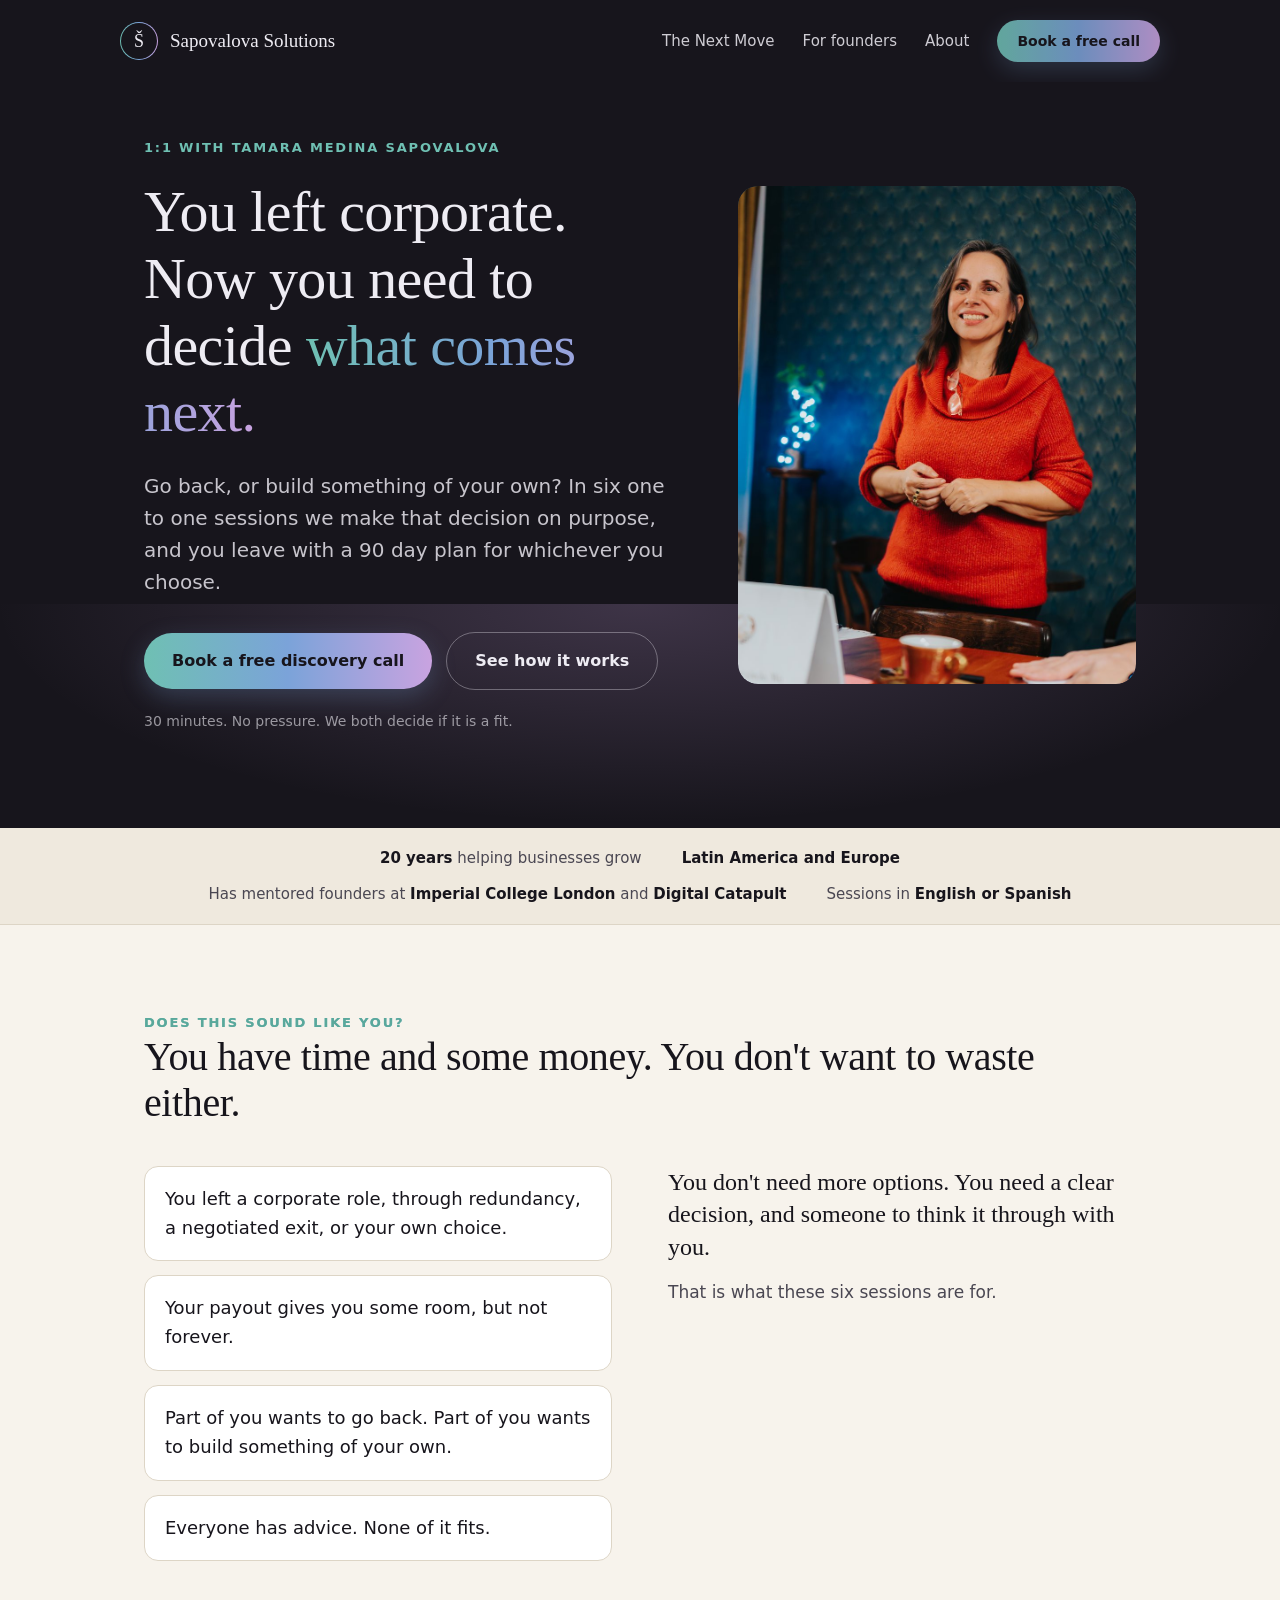
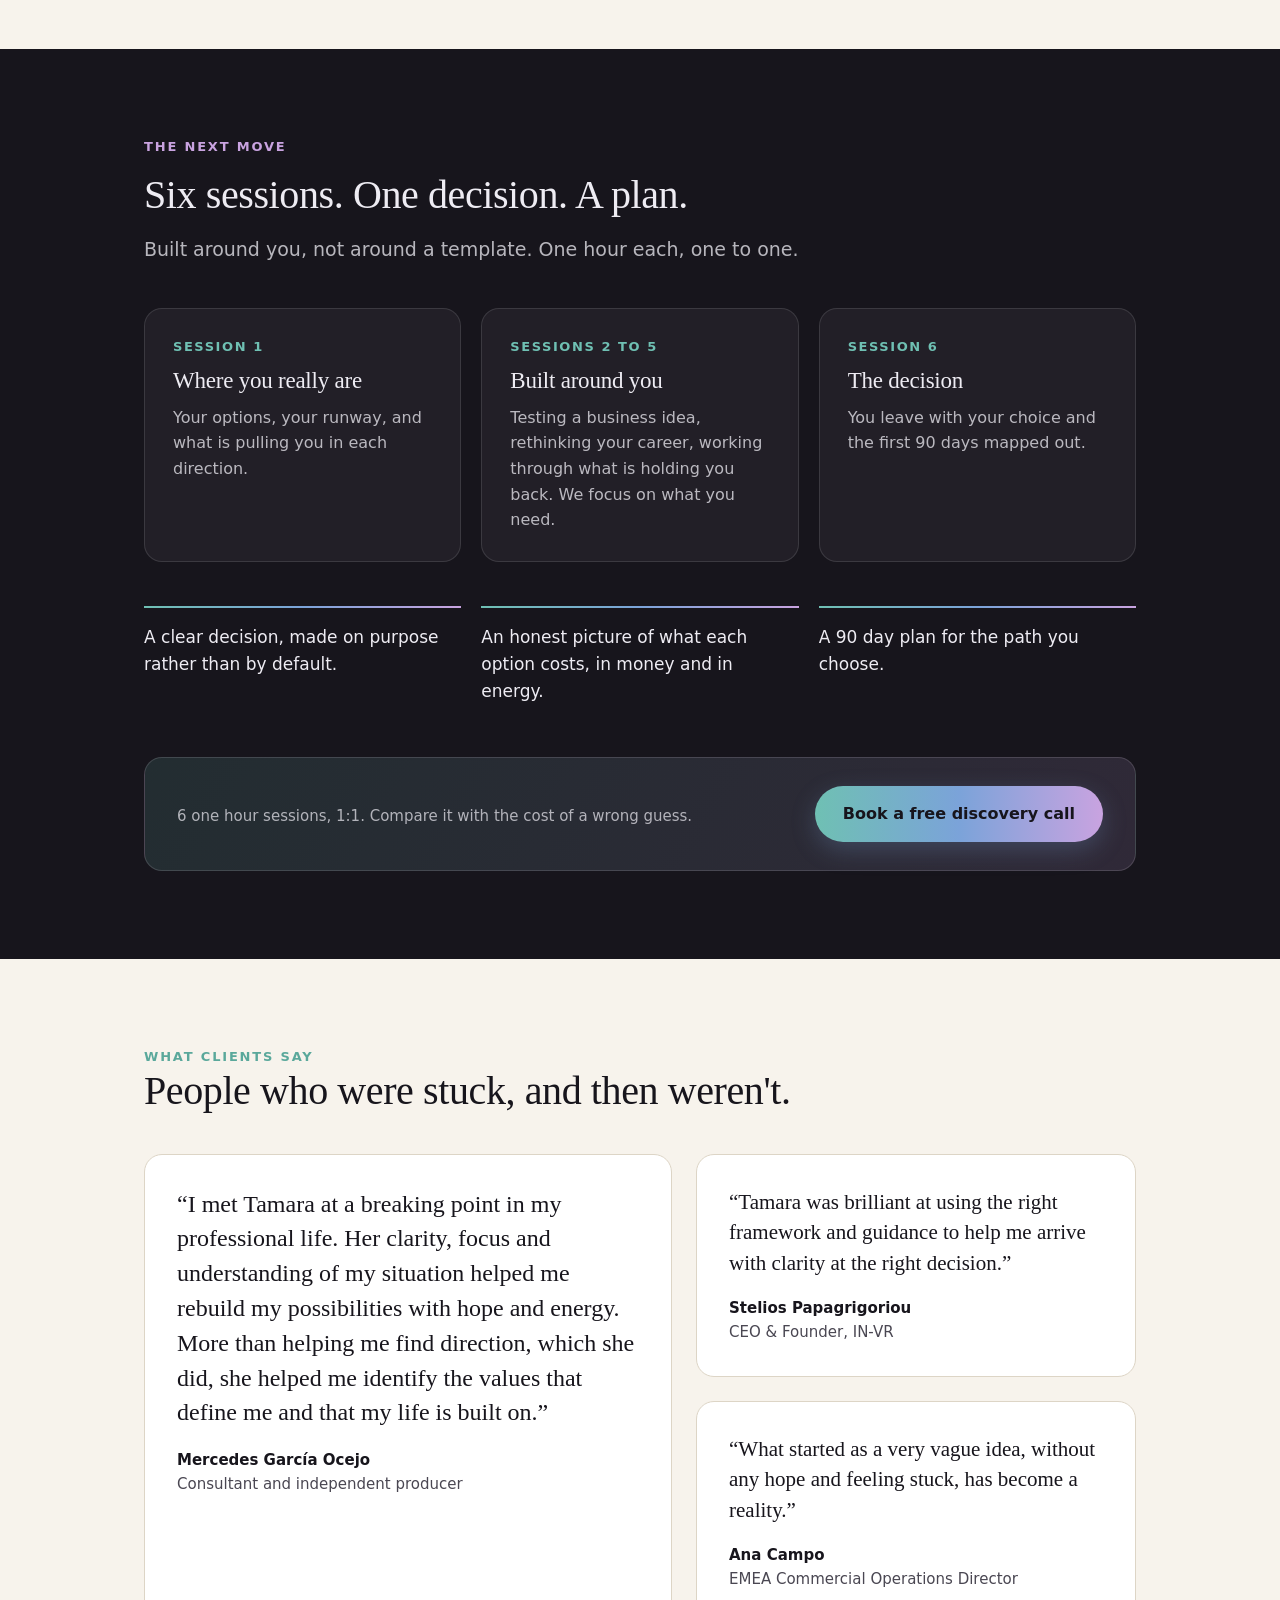
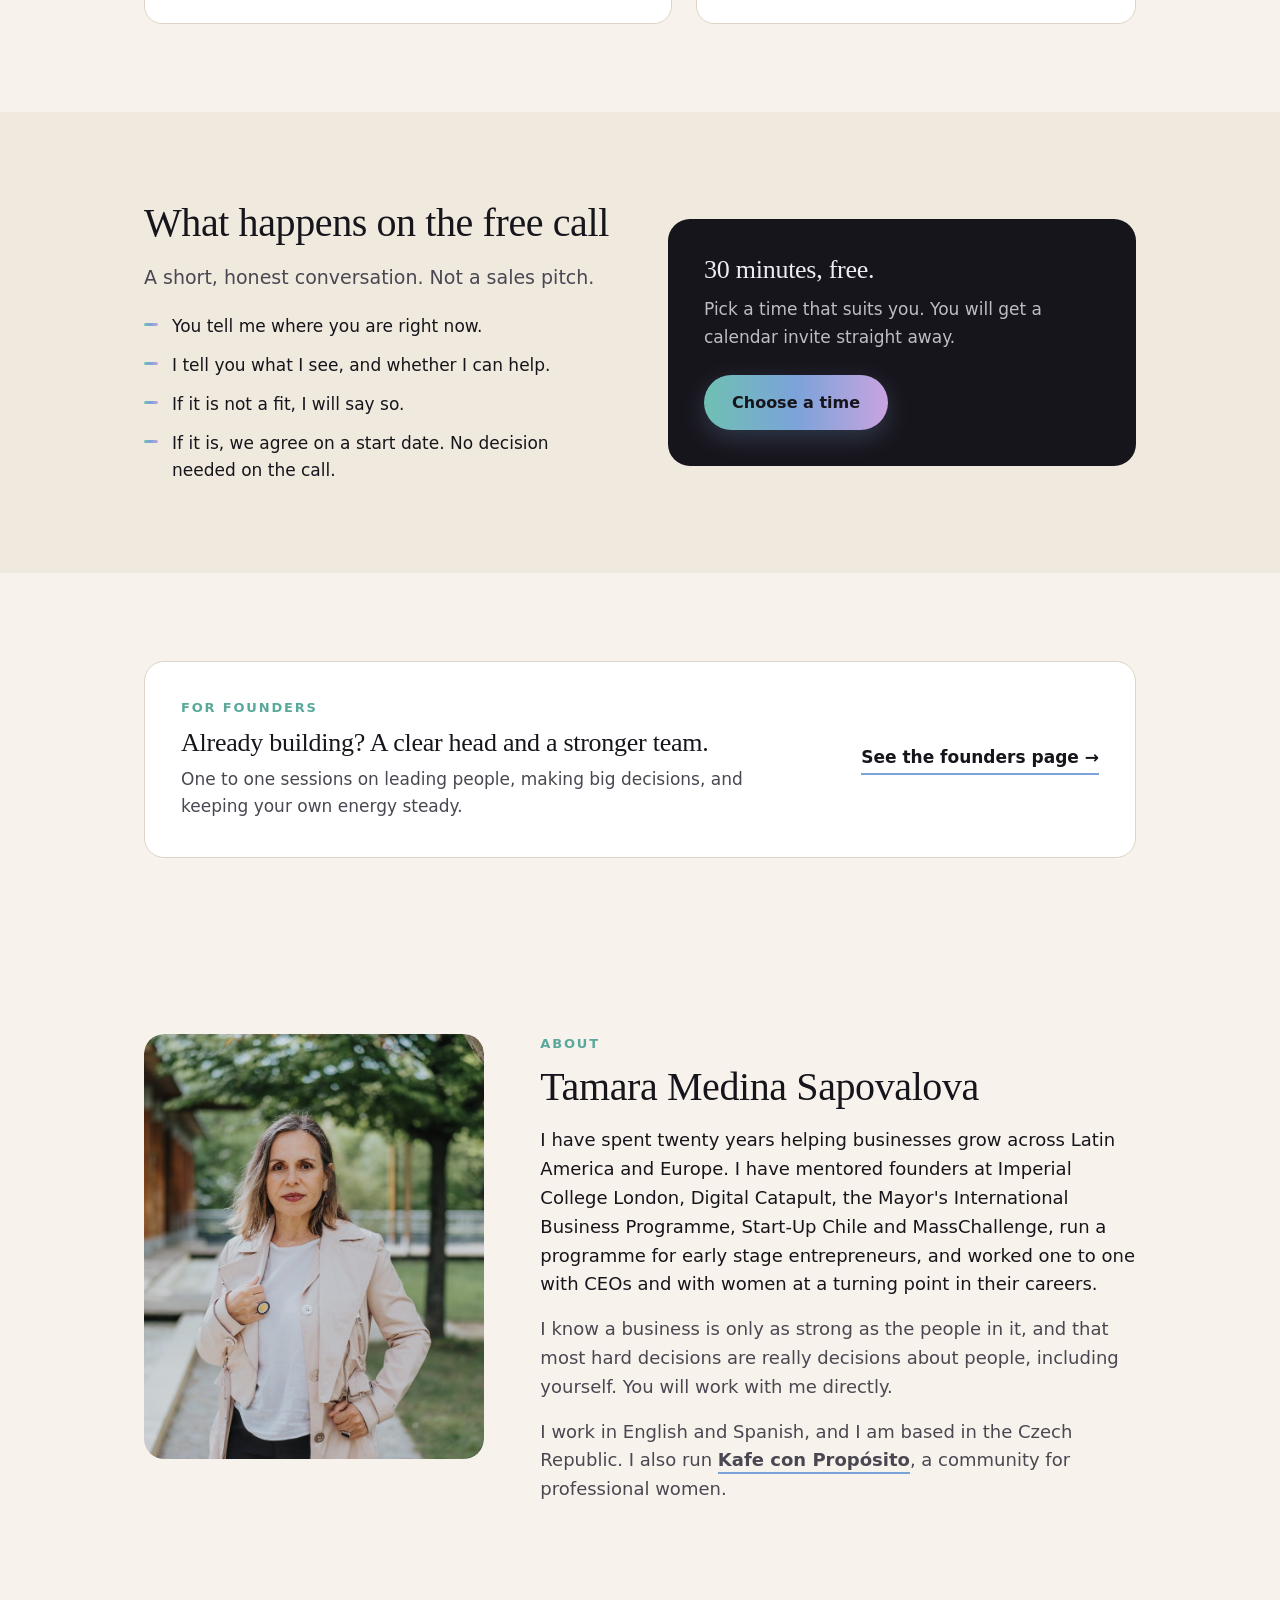
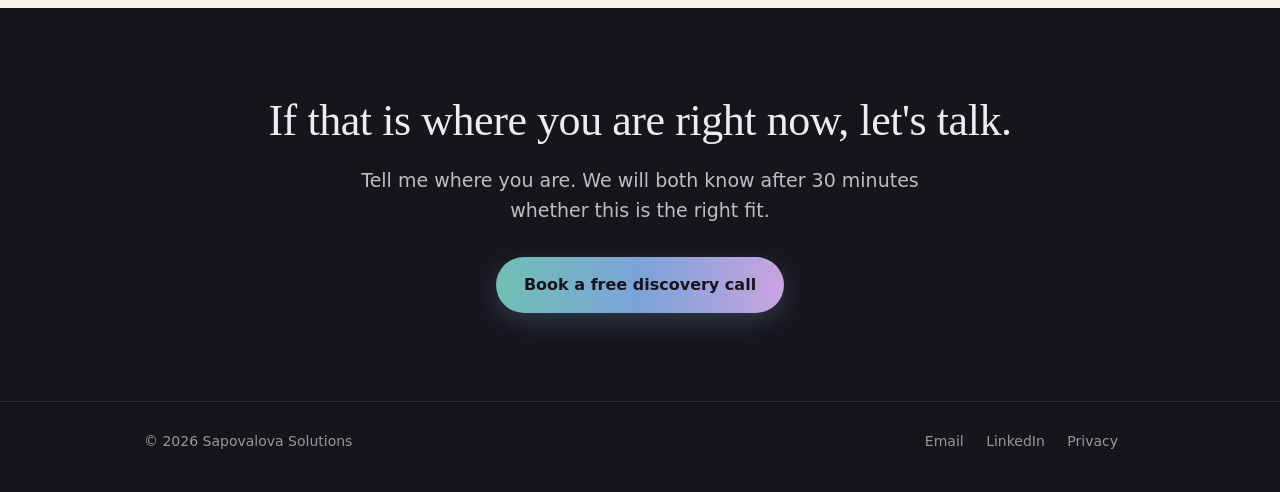
==== commit c9e94b9c: "Remove price from pricebox section Co-Authored-By: Claude Sonnet 5 <noreply@anthropic.com>" ====
--- a/index.html
+++ b/index.html
@@ -7,6 +7,17 @@
 <link rel="icon" type="image/png" href="favicon.png">
 
 <meta name="description" content="One to one work with Tamara Medina Sapovalova. Six sessions to decide whether to go back to corporate or build your own thing, and a 90 day plan for whichever you choose.">
+<link rel="canonical" href="https://sapovalovasolutions.com/">
+<meta property="og:type" content="website">
+<meta property="og:site_name" content="Sapovalova Solutions">
+<meta property="og:title" content="Sapovalova Solutions | Left corporate? Decide what's next.">
+<meta property="og:description" content="One to one work with Tamara Medina Sapovalova. Six sessions to decide whether to go back to corporate or build your own thing, and a 90 day plan for whichever you choose.">
+<meta property="og:url" content="https://sapovalovasolutions.com/">
+<meta property="og:image" content="https://sapovalovasolutions.com/tamara-hero.jpg">
+<meta name="twitter:card" content="summary_large_image">
+<meta name="twitter:title" content="Sapovalova Solutions | Left corporate? Decide what's next.">
+<meta name="twitter:description" content="One to one work with Tamara Medina Sapovalova. Six sessions to decide whether to go back to corporate or build your own thing, and a 90 day plan for whichever you choose.">
+<meta name="twitter:image" content="https://sapovalovasolutions.com/tamara-hero.jpg">
 <style>
   :root{
     --ink:#17151c;
@@ -248,7 +259,6 @@
 
     <div class="pricebox">
       <div>
-        <div class="p">From 2,500 EUR</div>
         <small>6 one hour sessions, 1:1. Compare it with the cost of a wrong guess.</small>
       </div>
       <a class="btn btn-primary" href="https://cal.com/tamara-medina/30min">Book a free discovery call</a>
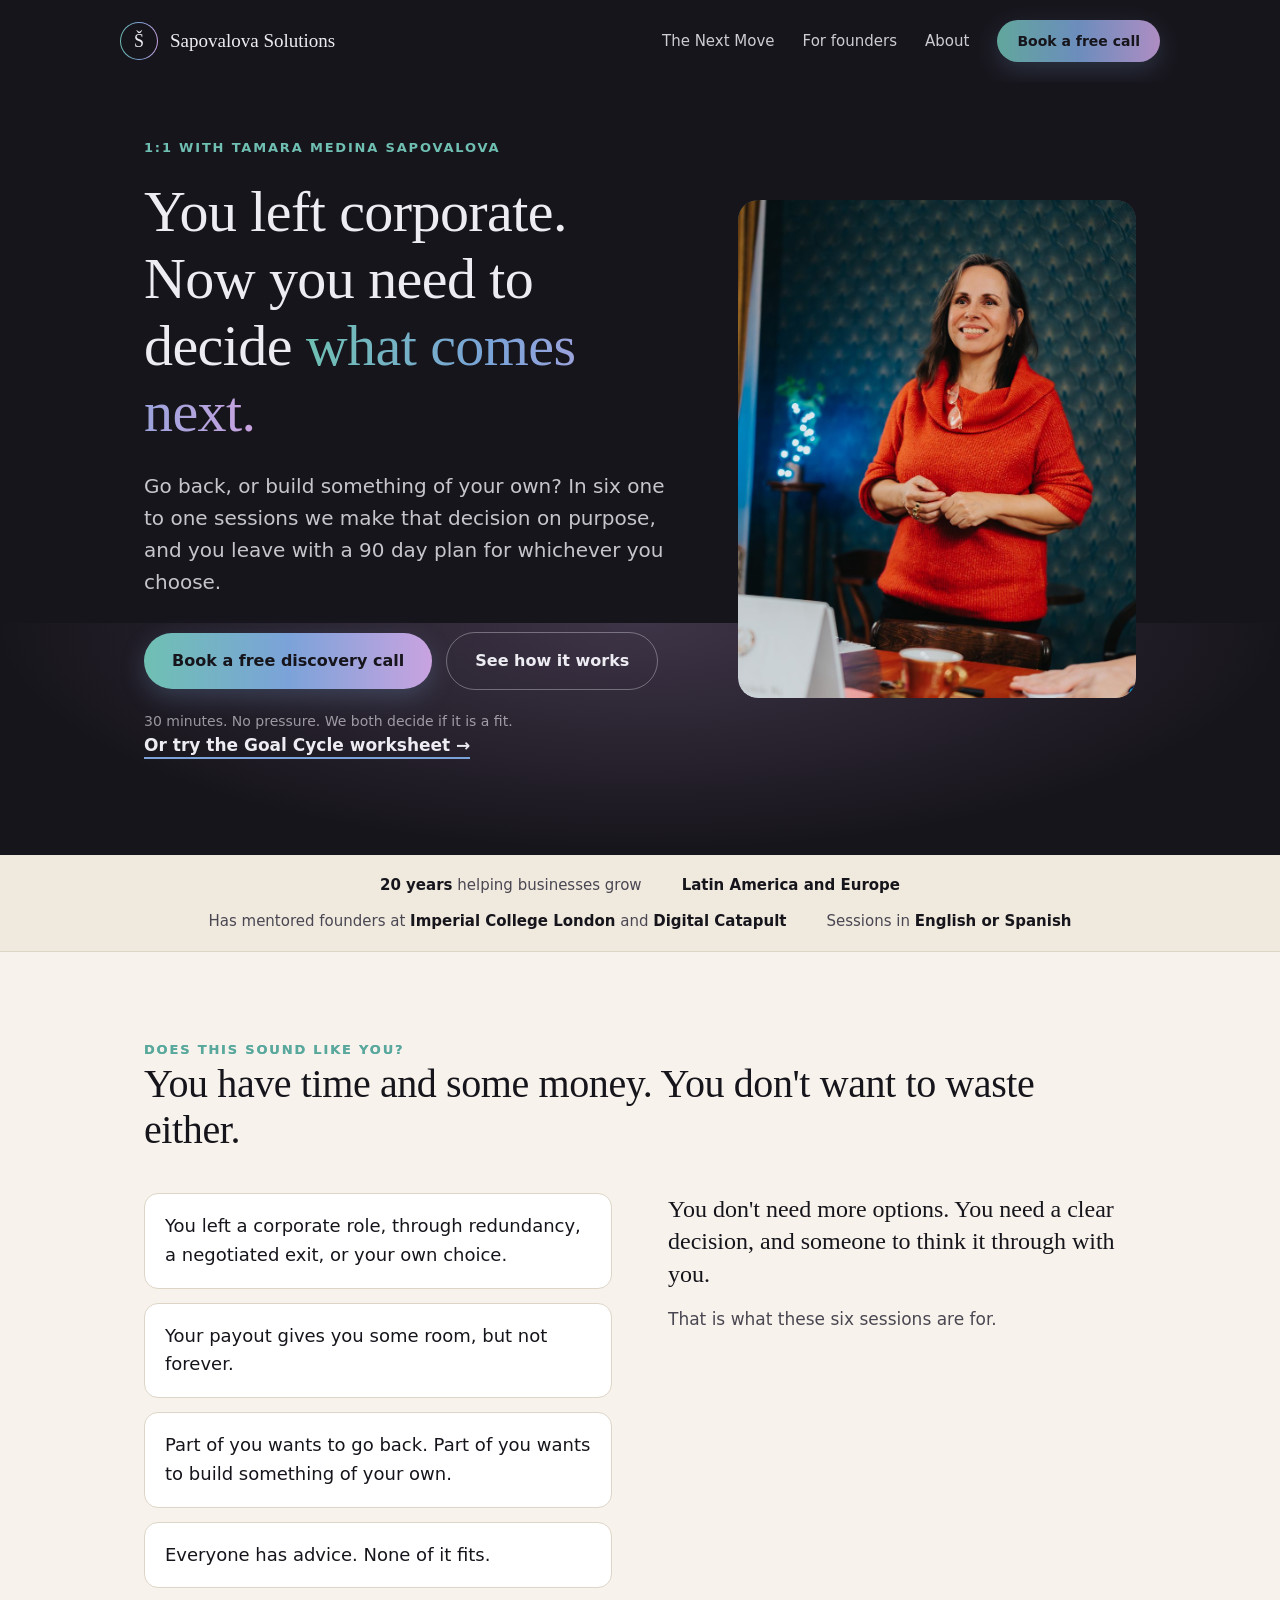
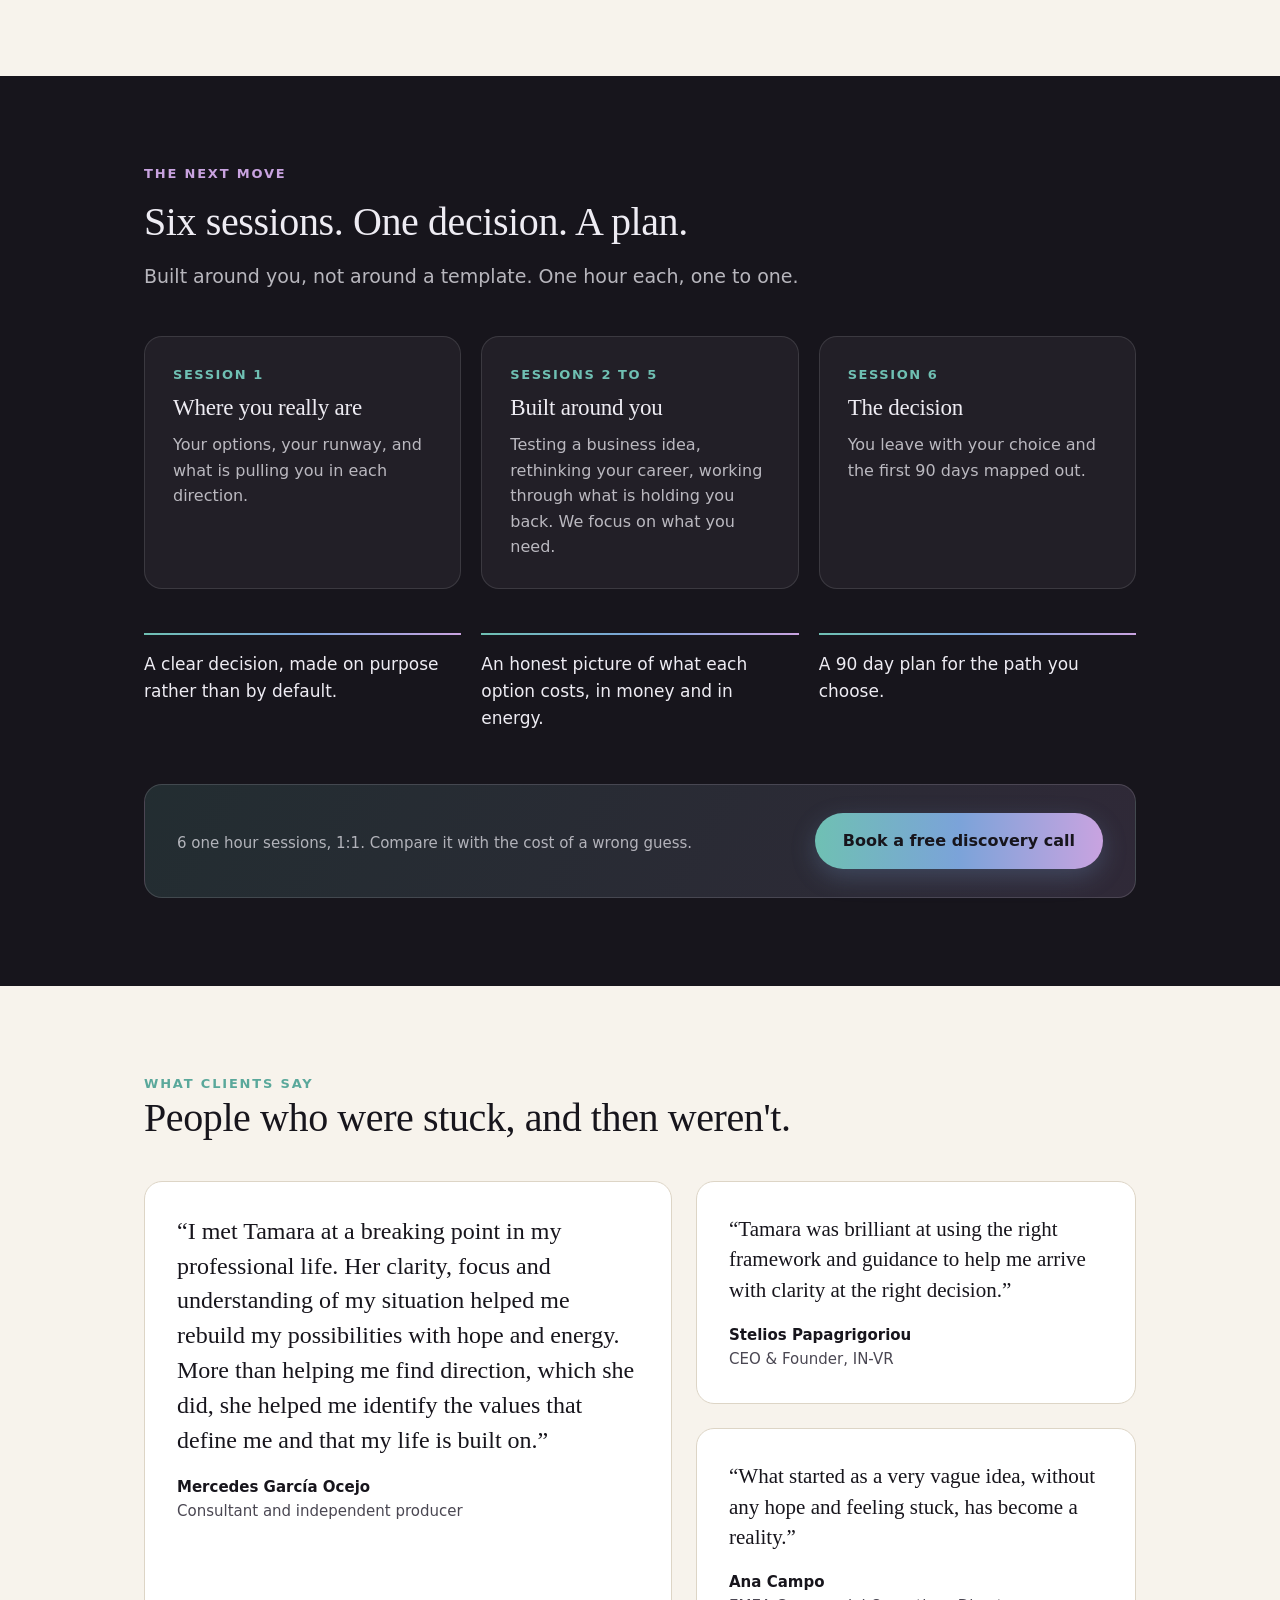
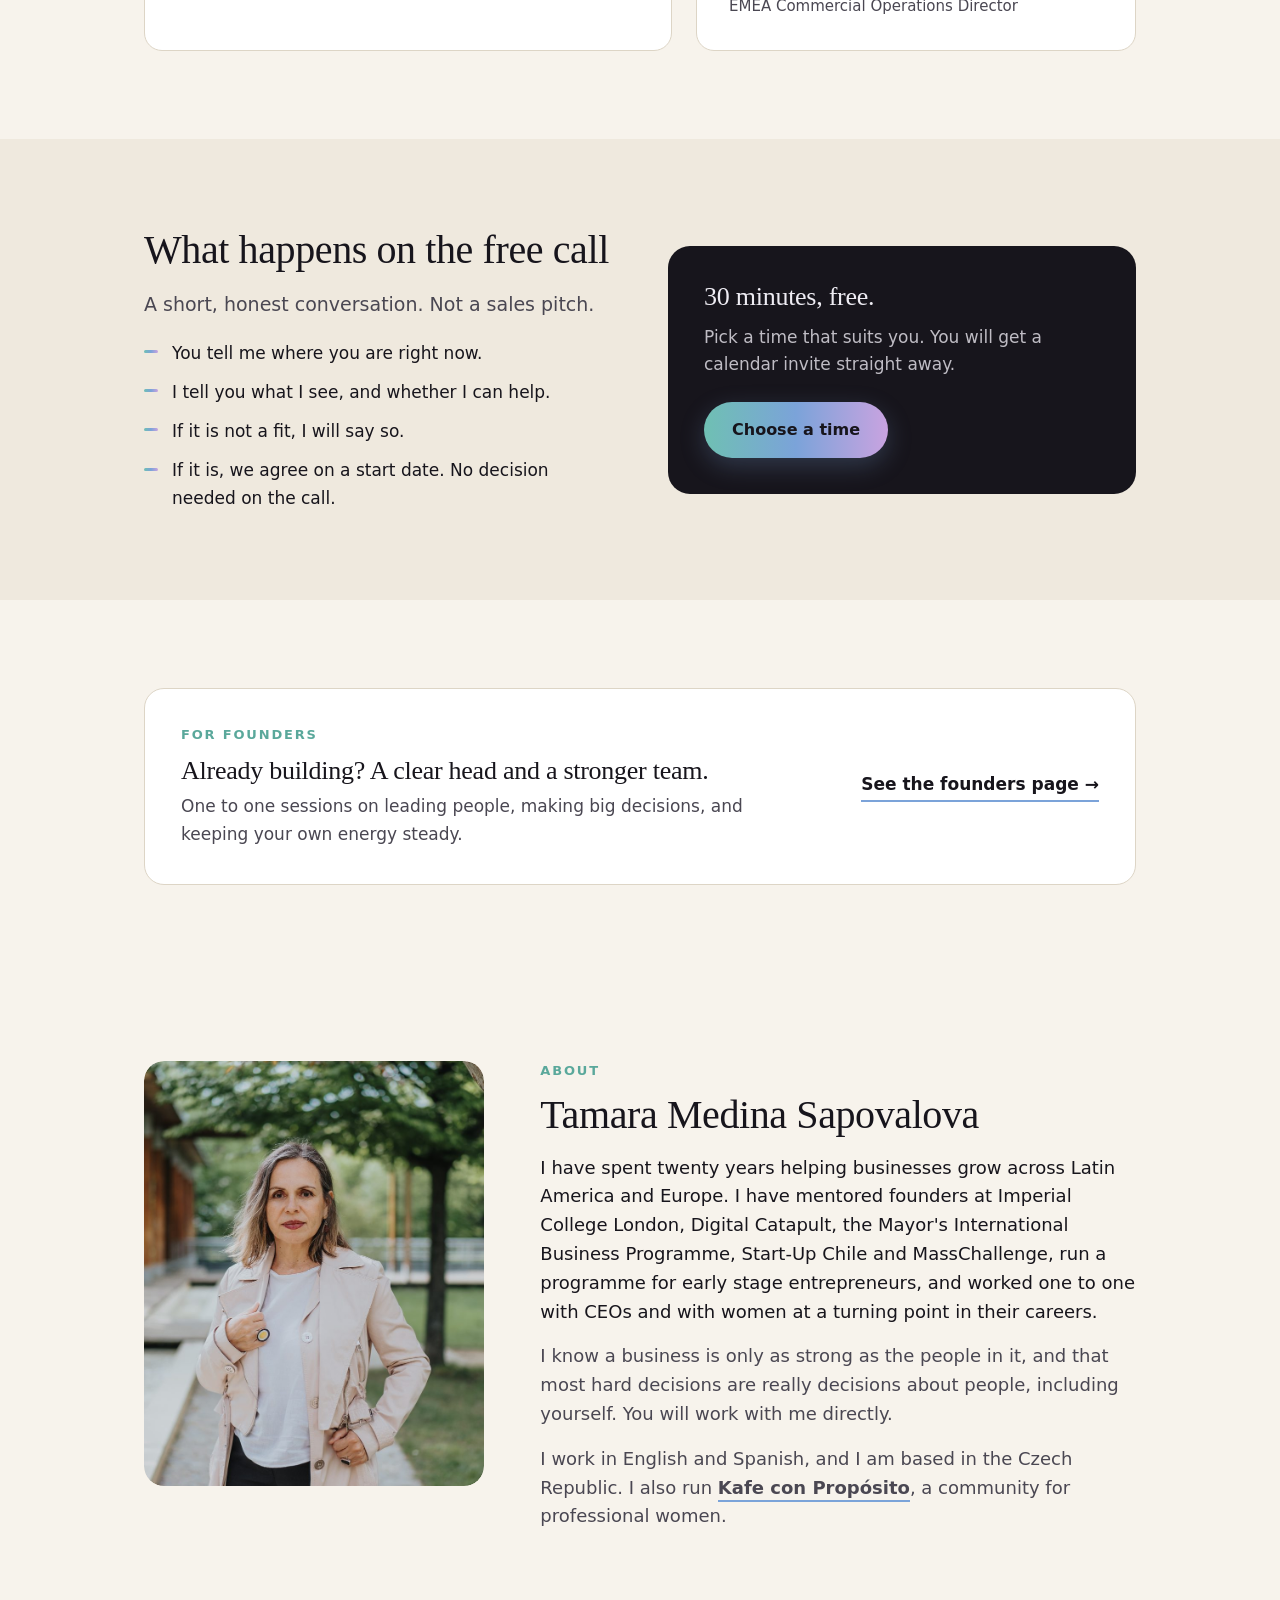
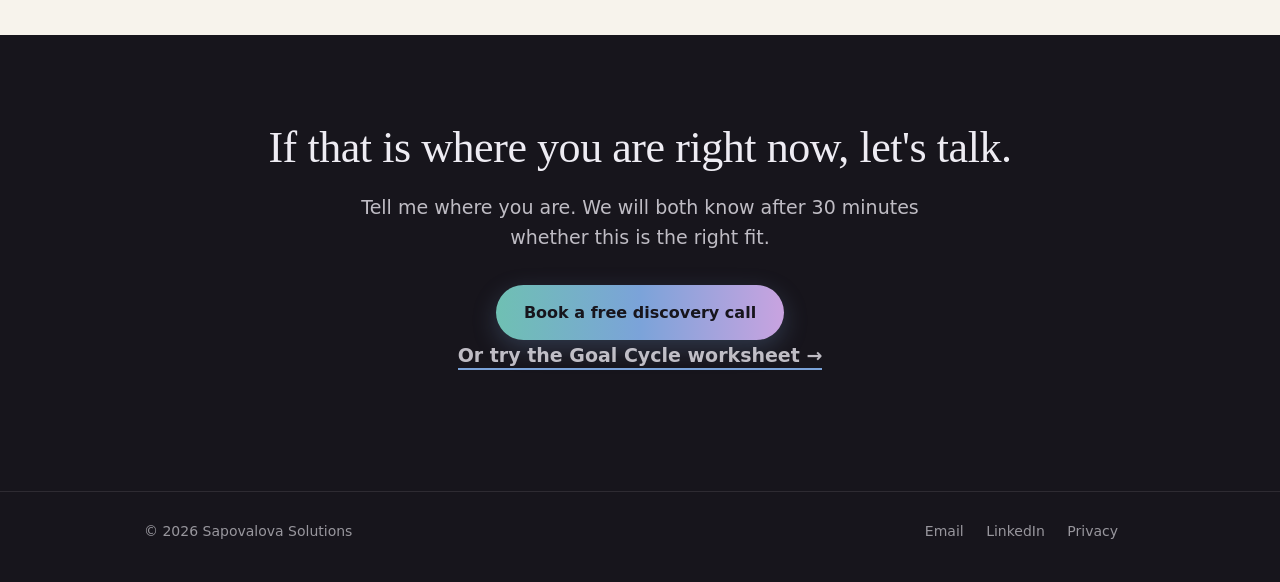
==== commit 242b3754: "feat: add Goal Cycle worksheet page and founders book update - Add goal-cycle.html (worksheet signup" ====
--- a/index.html
+++ b/index.html
@@ -13,11 +13,11 @@
 <meta property="og:title" content="Sapovalova Solutions | Left corporate? Decide what's next.">
 <meta property="og:description" content="One to one work with Tamara Medina Sapovalova. Six sessions to decide whether to go back to corporate or build your own thing, and a 90 day plan for whichever you choose.">
 <meta property="og:url" content="https://sapovalovasolutions.com/">
-<meta property="og:image" content="https://sapovalovasolutions.com/tamara-hero.jpg">
+<meta property="og:image" content="https://sapovalovasolutions.com/favicon.png">
 <meta name="twitter:card" content="summary_large_image">
 <meta name="twitter:title" content="Sapovalova Solutions | Left corporate? Decide what's next.">
 <meta name="twitter:description" content="One to one work with Tamara Medina Sapovalova. Six sessions to decide whether to go back to corporate or build your own thing, and a 90 day plan for whichever you choose.">
-<meta name="twitter:image" content="https://sapovalovasolutions.com/tamara-hero.jpg">
+<meta name="twitter:image" content="https://sapovalovasolutions.com/favicon.png">
 <style>
   :root{
     --ink:#17151c;
@@ -190,9 +190,10 @@
         <a class="btn btn-ghost" href="#the-next-move">See how it works</a>
       </div>
       <p class="reassure">30 minutes. No pressure. We both decide if it is a fit.</p>
+      <p><a class="link" href="goal-cycle.html">Or try the Goal Cycle worksheet →</a></p>
     </div>
     <div class="portrait">
-      <img src="tamara-hero.jpg" width="900" height="1350" alt="Tamara Medina Sapovalova smiling, standing in a coaching session" style="object-position:50% 18%">
+      <img src="tamara-hero.jpg" width="900" height="1350" alt="Tamara Medina Sapovalova smiling" style="object-position:50% 18%">
     </div>
   </div>
 </div>
@@ -345,6 +346,7 @@
     <h2>If that is where you are right now, let's talk.</h2>
     <p>Tell me where you are. We will both know after 30 minutes whether this is the right fit.</p>
     <a class="btn btn-primary" href="https://cal.com/tamara-medina/30min">Book a free discovery call</a>
+    <p><a class="link" href="goal-cycle.html">Or try the Goal Cycle worksheet →</a></p>
   </div>
 </section>
 
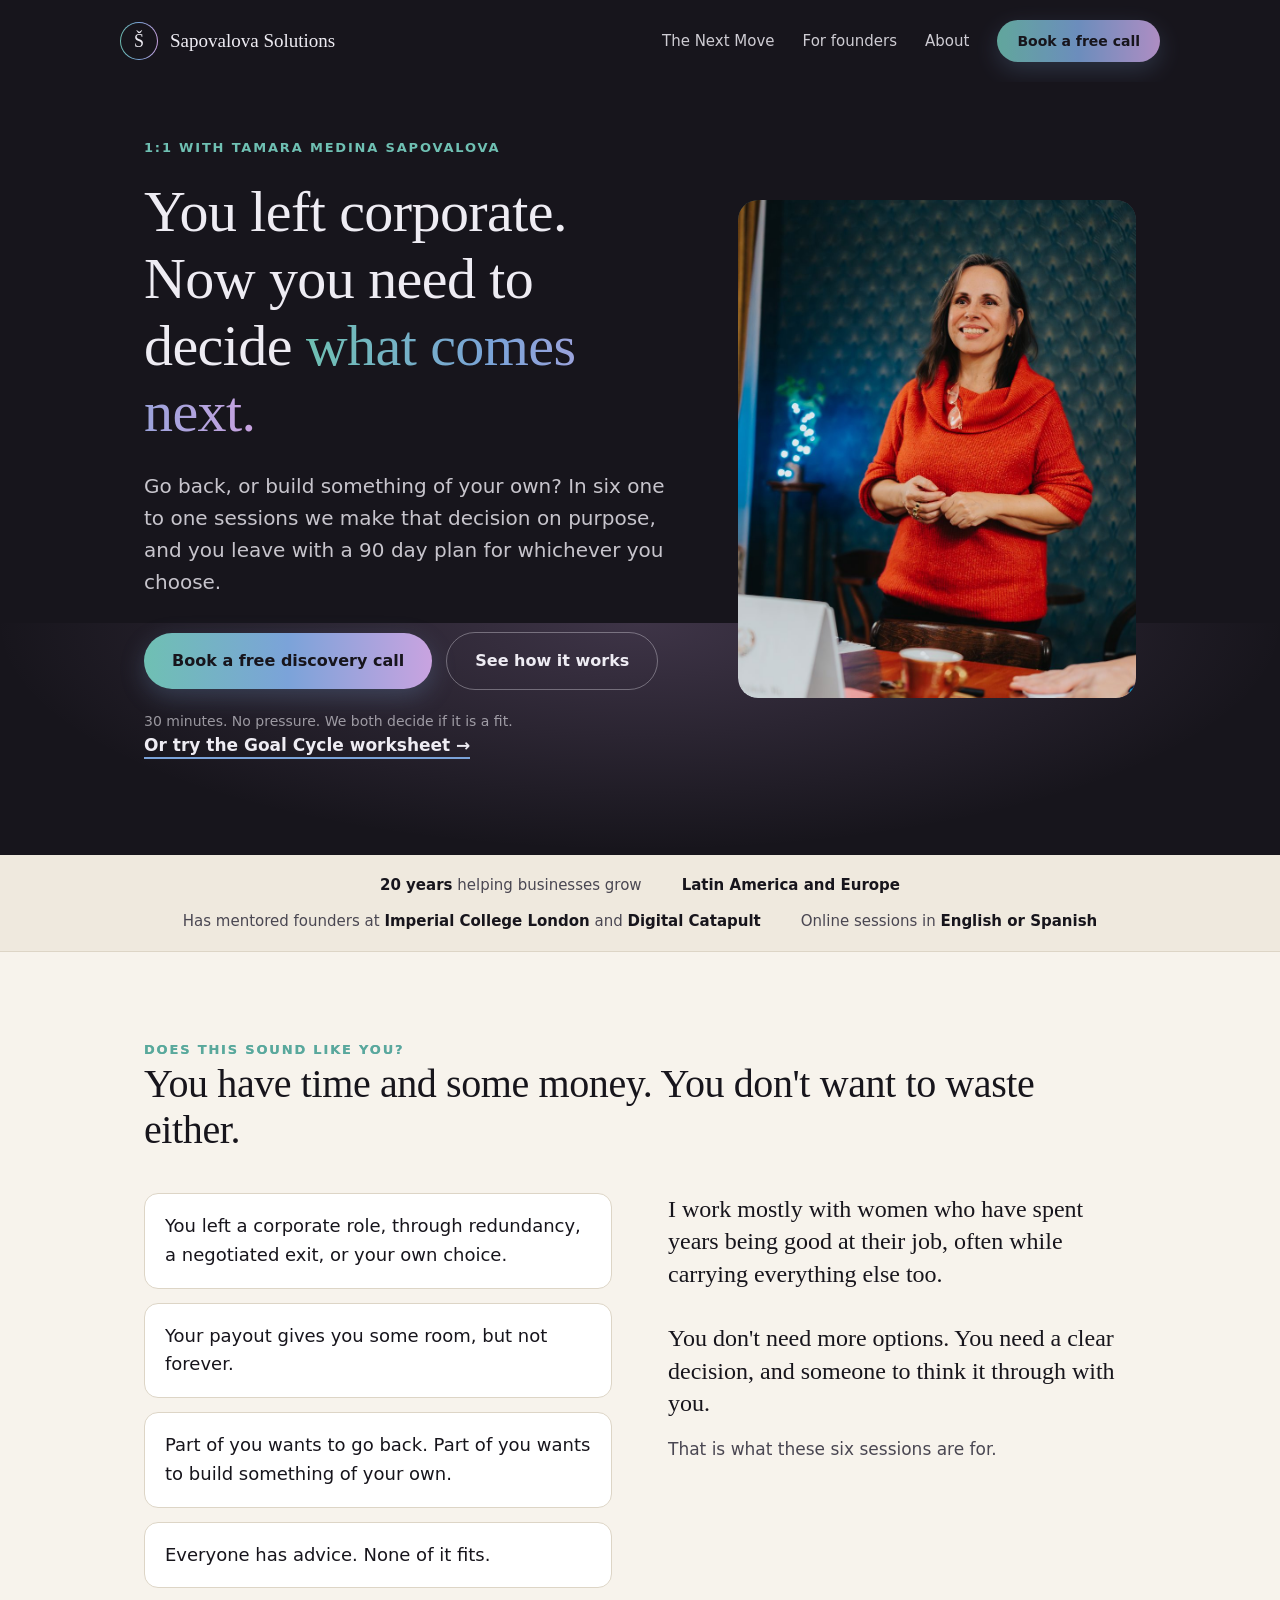
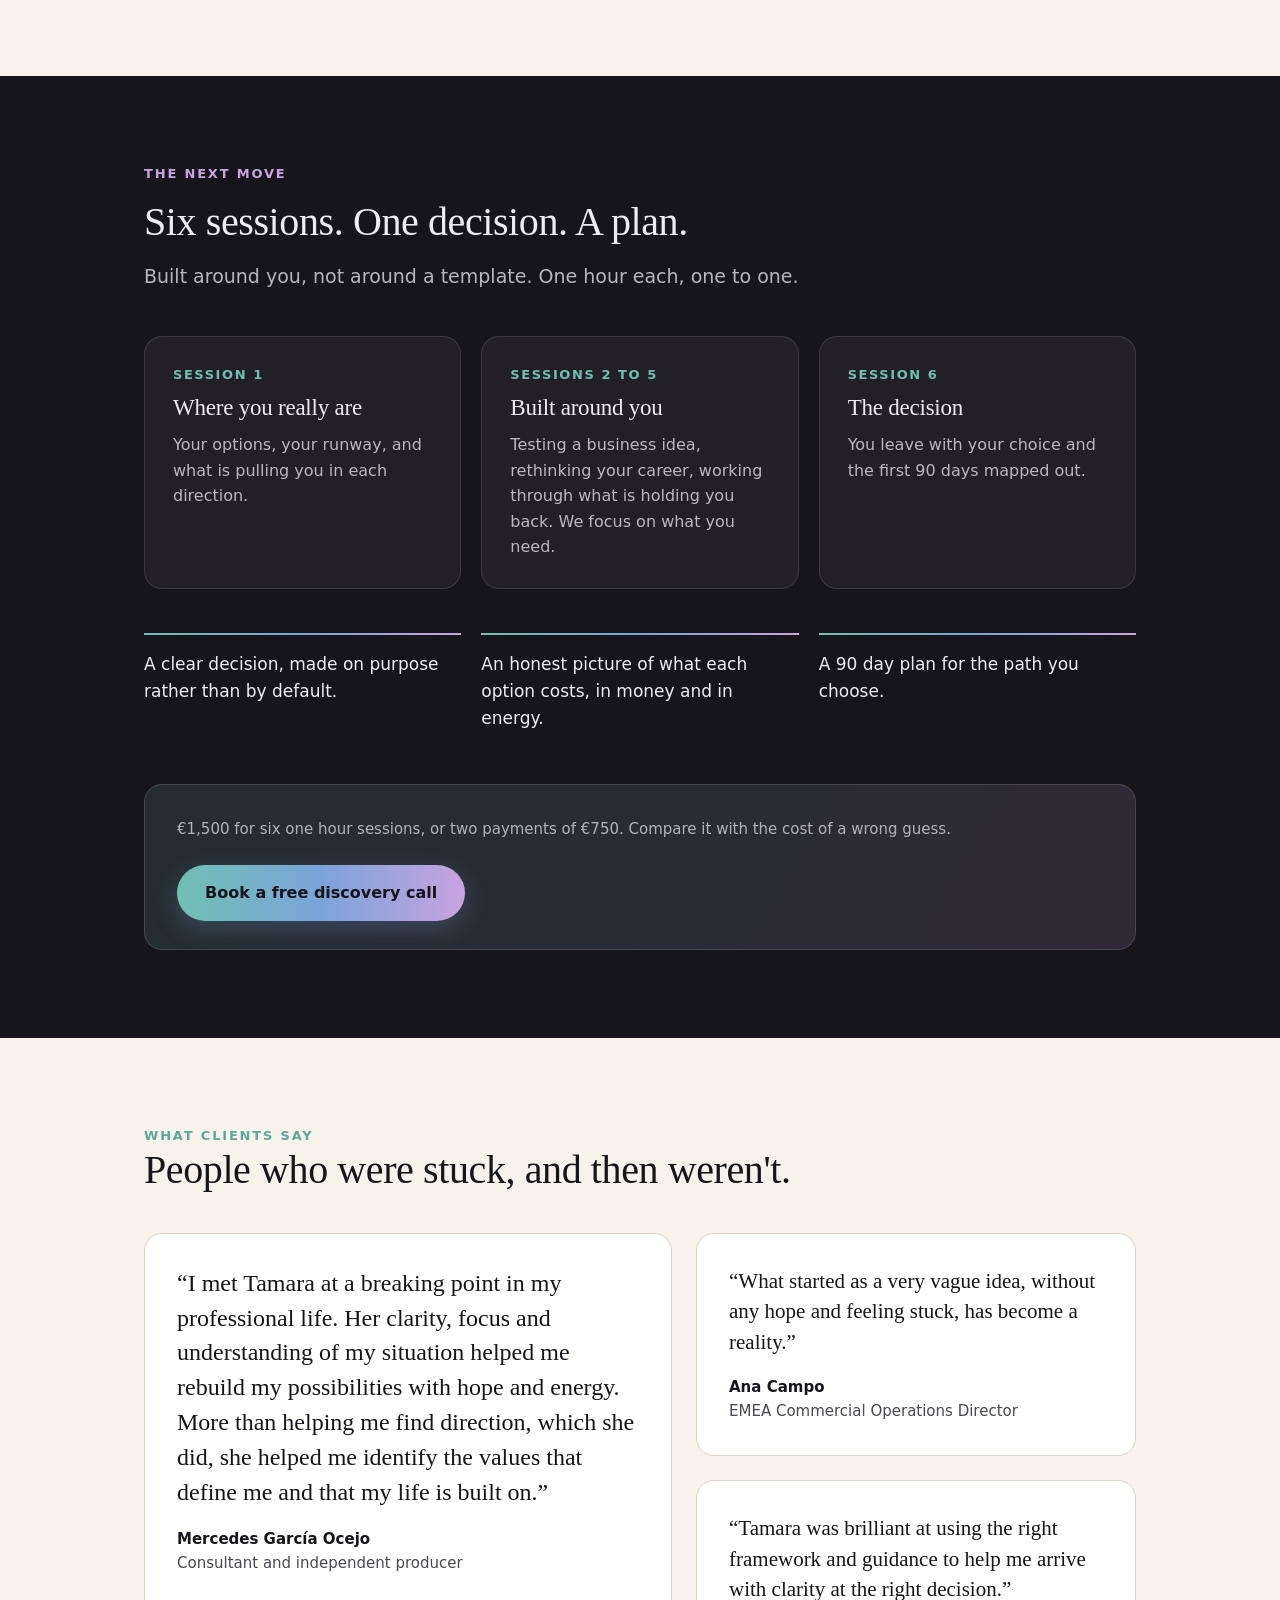
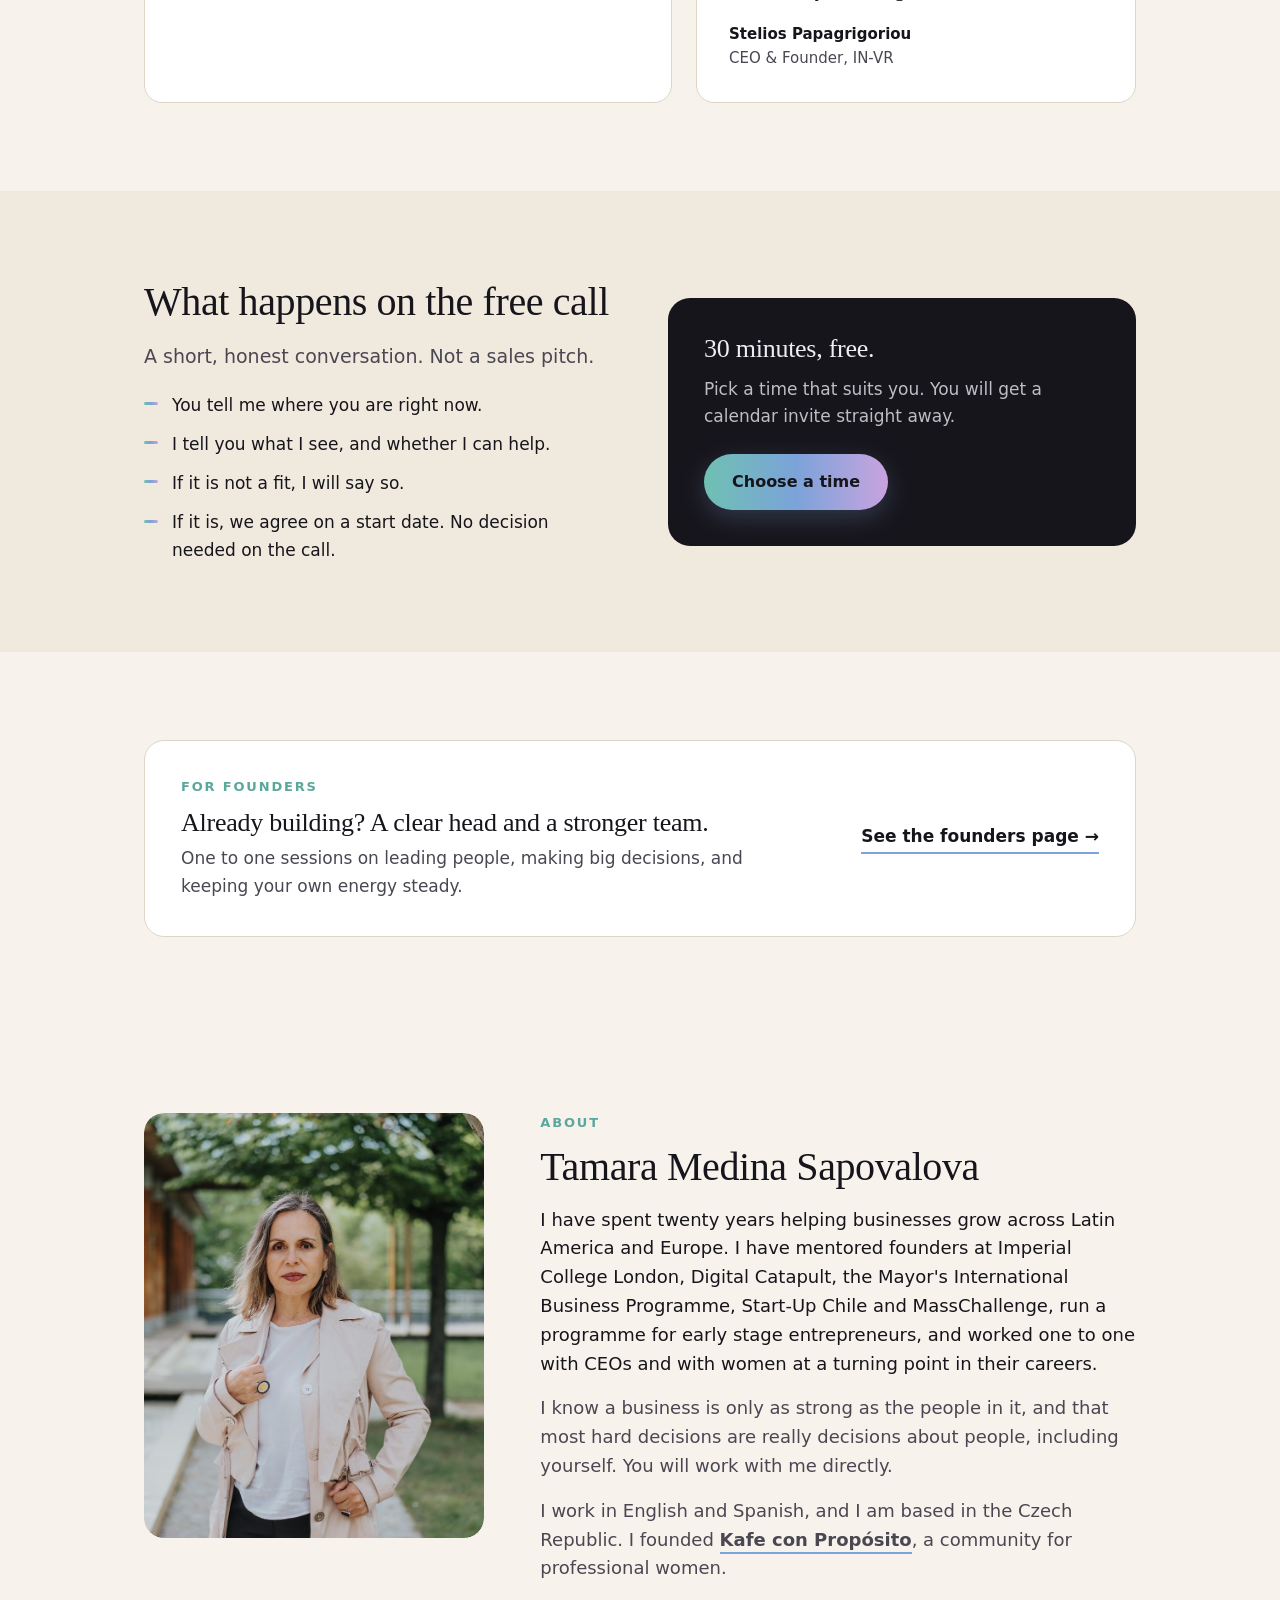
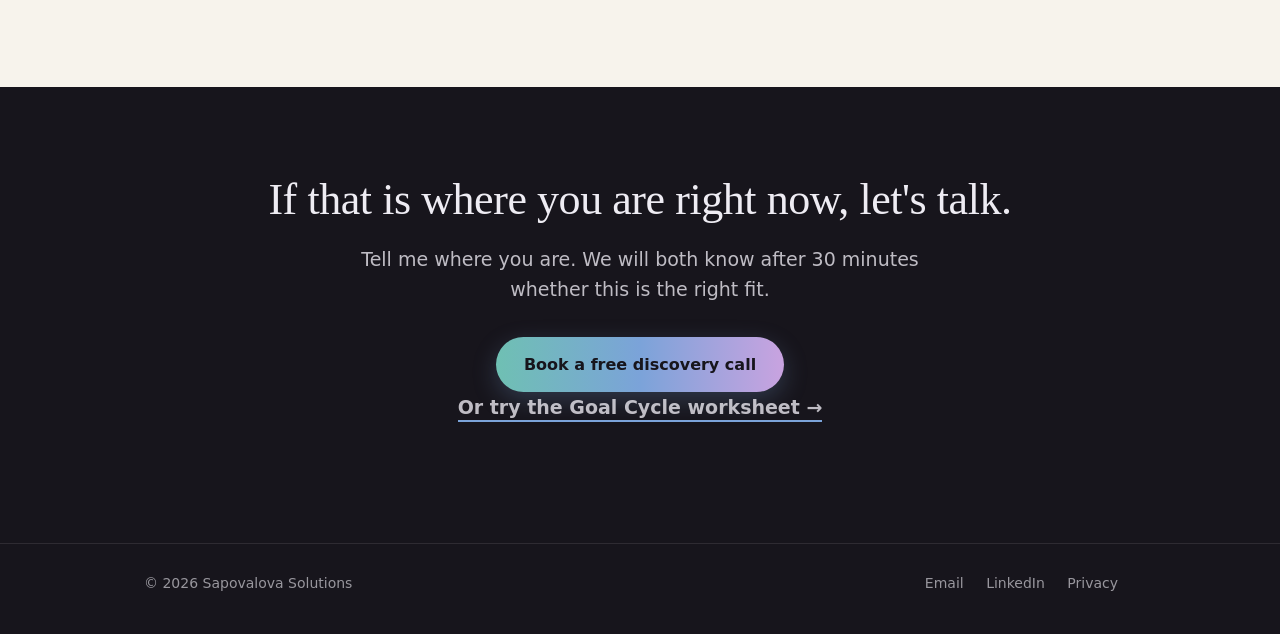
==== commit 407d18c6: "Update pricing, Kafe/book copy, testimonial order, and retire coaching.html Redirect coaching.html t" ====
--- a/index.html
+++ b/index.html
@@ -203,7 +203,7 @@
     <span><strong>20 years</strong> helping businesses grow</span>
     <span><strong>Latin America and Europe</strong></span>
     <span>Has mentored founders at <strong>Imperial College London</strong> and <strong>Digital Catapult</strong></span>
-    <span>Sessions in <strong>English or Spanish</strong></span>
+    <span>Online sessions in <strong>English or Spanish</strong></span>
   </div>
 </div>
 
@@ -220,6 +220,8 @@
         <li>Everyone has advice. None of it fits.</li>
       </ul>
       <div class="after">
+        I work mostly with women who have spent years being good at their job, often while carrying everything else too.
+        <br><br>
         You don't need more options. You need a clear decision, and someone to think it through with you.
         <span>That is what these six sessions are for.</span>
       </div>
@@ -260,7 +262,7 @@
 
     <div class="pricebox">
       <div>
-        <small>6 one hour sessions, 1:1. Compare it with the cost of a wrong guess.</small>
+        <small>€1,500 for six one hour sessions, or two payments of €750. Compare it with the cost of a wrong guess.</small>
       </div>
       <a class="btn btn-primary" href="https://cal.com/tamara-medina/30min">Book a free discovery call</a>
     </div>
@@ -278,12 +280,12 @@
         <cite><strong>Mercedes García Ocejo</strong><br>Consultant and independent producer</cite>
       </figure>
       <figure class="quote">
+        <blockquote>“What started as a very vague idea, without any hope and feeling stuck, has become a reality.”</blockquote>
+        <cite><strong>Ana Campo</strong><br>EMEA Commercial Operations Director</cite>
+      </figure>
+      <figure class="quote">
         <blockquote>“Tamara was brilliant at using the right framework and guidance to help me arrive with clarity at the right decision.”</blockquote>
         <cite><strong>Stelios Papagrigoriou</strong><br>CEO &amp; Founder, IN-VR</cite>
-      </figure>
-      <figure class="quote">
-        <blockquote>“What started as a very vague idea, without any hope and feeling stuck, has become a reality.”</blockquote>
-        <cite><strong>Ana Campo</strong><br>EMEA Commercial Operations Director</cite>
       </figure>
     </div>
   </div>
@@ -335,7 +337,7 @@
       <h2>Tamara Medina Sapovalova</h2>
       <p>I have spent twenty years helping businesses grow across Latin America and Europe. I have mentored founders at Imperial College London, Digital Catapult, the Mayor's International Business Programme, Start-Up Chile and MassChallenge, run a programme for early stage entrepreneurs, and worked one to one with CEOs and with women at a turning point in their careers.</p>
       <p>I know a business is only as strong as the people in it, and that most hard decisions are really decisions about people, including yourself. You will work with me directly.</p>
-      <p>I work in English and Spanish, and I am based in the Czech Republic. I also run <a class="link" href="https://kafeconproposito.com/en/">Kafe con Propósito</a>, a community for professional women.</p>
+      <p>I work in English and Spanish, and I am based in the Czech Republic. I founded <a class="link" href="https://kafeconproposito.com/en/">Kafe con Propósito</a>, a community for professional women.</p>
     </div>
   </div>
 </section>
